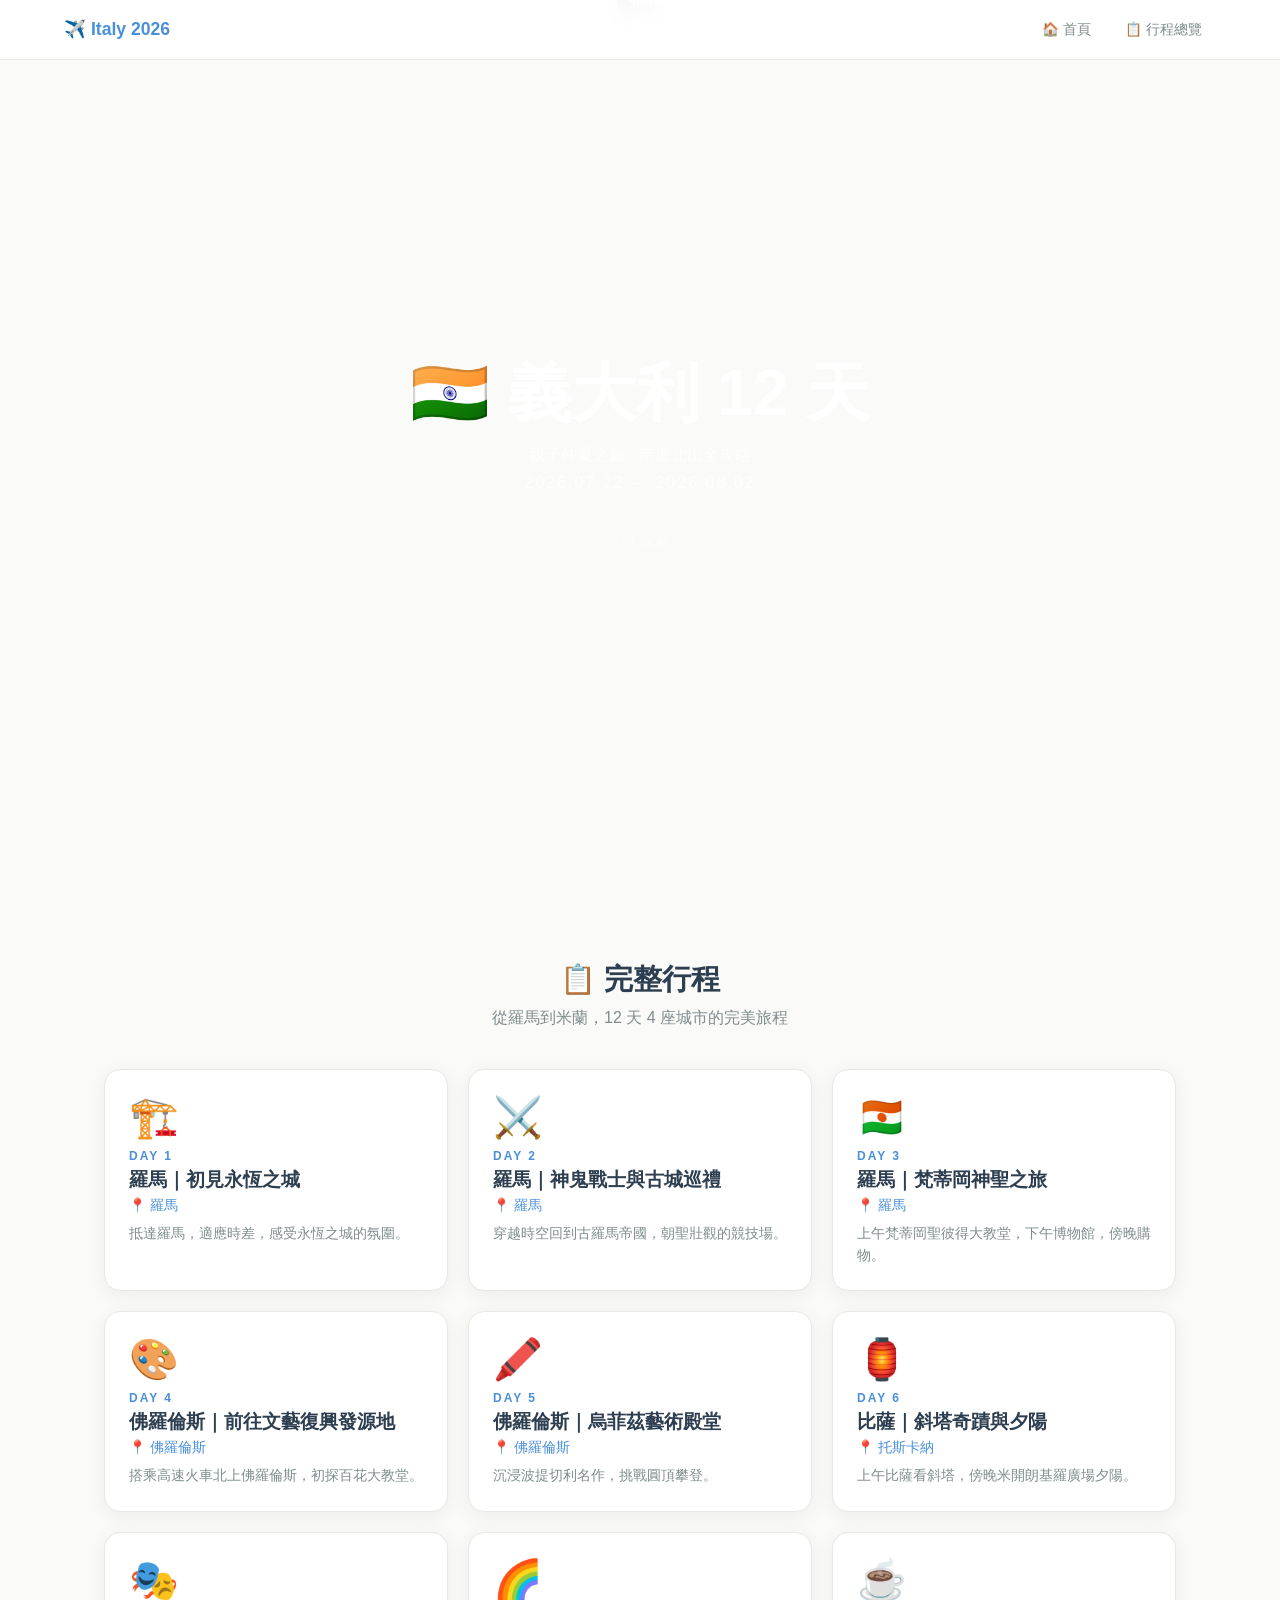
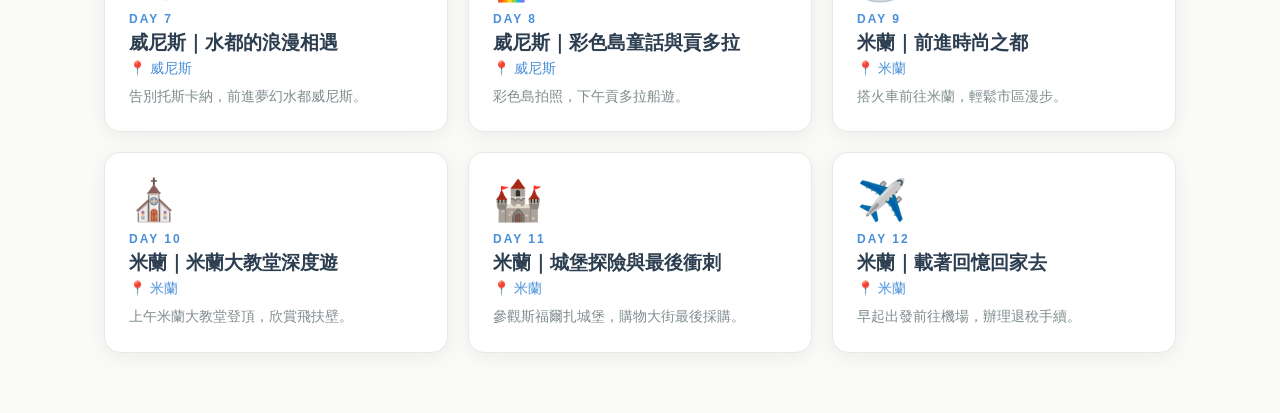
==== tools/行程網站/index.html @ d48e9054 "feat: 義大利 12 天旅遊行程網站 (RWD, 深色模式, Google Maps 嵌入)" ====
<!DOCTYPE html>
<html lang="zh-TW">
<head>
<meta charset="UTF-8">
<meta name="viewport" content="width=device-width, initial-scale=1.0">
<title>義大利 12 天行程 2026</title>
<style>
*{margin:0;padding:0;box-sizing:border-box}
body{font-family:-apple-system,BlinkMacSystemFont,'Segoe UI','Noto Sans TC',sans-serif;background:#fafaf8;color:#2c3e50}
.nav{position:fixed;top:0;left:0;right:0;height:60px;background:rgba(255,255,255,0.95);backdrop-filter:blur(10px);border-bottom:1px solid #e8e8e4;display:flex;align-items:center;justify-content:space-between;padding:0 5%;z-index:100}
.nav-logo{font-weight:700;color:#4a90d9;font-size:1.1rem}
.nav-links{display:flex;gap:6px;list-style:none}
.nav-links a{text-decoration:none;color:#7f8c8d;padding:8px 14px;border-radius:8px;font-size:0.85rem;cursor:pointer}
.nav-links a:hover{color:#4a90d9;background:#e8f4fd}
.hero{min-height:100vh;display:flex;align-items:center;justify-content:center;text-align:center;position:relative;overflow:hidden}
.hero-bg{position:absolute;inset:0}
.hero-bg img{width:100%;height:100%;object-fit:cover;filter:brightness(0.5)}
.hero-content{position:relative;z-index:1;color:#fff}
.hero-content h1{font-size:clamp(2rem,5vw,4rem);margin-bottom:8px}
.hero-content p{color:rgba(255,255,255,0.85);font-size:1rem}
.hero-scroll{margin-top:40px;color:rgba(255,255,255,0.6);cursor:pointer;font-size:0.9rem;animation:bounce 2s infinite}
@keyframes bounce{0%,100%{transform:translateY(0)}50%{transform:translateY(-8px)}}
.section{padding:60px 5%;max-width:1200px;margin:0 auto}
.section-title{font-size:1.8rem;font-weight:700;text-align:center;margin-bottom:8px}
.section-subtitle{text-align:center;color:#7f8c8d;margin-bottom:40px}
.day-grid{display:grid;grid-template-columns:repeat(auto-fill,minmax(280px,1fr));gap:20px}
.day-card{background:#fff;border-radius:16px;box-shadow:0 4px 20px rgba(0,0,0,0.06);padding:24px;cursor:pointer;transition:all 0.3s;border:1px solid #e8e8e4}
.day-card:hover{transform:translateY(-4px);box-shadow:0 8px 35px rgba(0,0,0,0.12);border-color:#4a90d9}
.day-emoji{font-size:2.5rem;margin-bottom:8px}
.day-number{font-size:0.75rem;color:#4a90d9;font-weight:600;letter-spacing:2px;margin-bottom:4px}
.day-card h3{font-size:1.2rem;font-weight:700;margin-bottom:4px}
.day-region{color:#4a90d9;font-size:0.85rem;margin-bottom:8px}
.day-desc{color:#7f8c8d;font-size:0.9rem;line-height:1.5}
.detail-wrap{display:none}.detail-wrap.show{display:block}
.detail-header{position:relative;height:45vh;min-height:300px;display:flex;align-items:flex-end;padding:30px 5%;color:#fff}
.detail-header-bg{position:absolute;inset:0}
.detail-header-bg img{width:100%;height:100%;object-fit:cover;filter:brightness(0.5)}
.detail-header-content{position:relative;z-index:1;width:100%;max-width:1000px;margin:0 auto}
.back-btn{color:rgba(255,255,255,0.8);text-decoration:none;cursor:pointer;border:none;background:none;padding:0;margin-bottom:16px;display:block;font-size:0.9rem}
.detail-header h1{font-size:clamp(1.8rem,4vw,3rem);margin-bottom:6px}
.detail-body{max-width:1000px;margin:0 auto;padding:30px 5%}
.info-card{background:#fff;border-radius:16px;box-shadow:0 4px 20px rgba(0,0,0,0.06);padding:24px;margin-bottom:24px;border:1px solid #e8e8e4}
.info-card h2{font-size:1.2rem;font-weight:700;margin-bottom:16px}
.timeline{padding-left:24px;border-left:2px solid #e8f4fd}
.timeline-item{padding:0 0 16px 20px;position:relative}
.timeline-item::before{content:'';position:absolute;left:-28px;top:4px;width:10px;height:10px;background:#4a90d9;border-radius:50%}
.timeline-item .time{font-weight:600;color:#4a90d9;font-size:0.85rem}
.timeline-item .activity{font-weight:600}
.timeline-item .note{color:#7f8c8d;font-size:0.85rem}
.transport-item{display:flex;gap:12px;padding:10px;background:#e8f4fd;border-radius:10px;margin-bottom:8px;font-size:0.9rem}
.transport-item .mode{font-weight:600;min-width:90px}
.attractions-list{margin-top:16px}
.attraction-item{margin-bottom:16px}
.attraction-item h3{font-size:1rem;color:#4a90d9;margin-bottom:4px}
.attraction-item p{color:#7f8c8d;font-size:0.9rem;line-height:1.6}
.attraction-item .tip{background:#fff9db;border-left:3px solid #f1c40f;padding:8px 12px;border-radius:0 10px 10px 0;font-size:0.85rem;color:#7f6000;margin-top:6px}
.food-grid{display:grid;grid-template-columns:repeat(auto-fill,minmax(200px,1fr));gap:12px}
.food-card{background:#e8f4fd;border-radius:10px;padding:14px}
.food-type{font-size:0.75rem;color:#4a90d9;font-weight:600;text-transform:uppercase;letter-spacing:1px}
.food-card h4{font-size:0.95rem;margin:4px 0}
.food-recommend{font-size:0.85rem;color:#7f8c8d}
.food-price{font-size:0.8rem;color:#4a90d9;font-weight:500;margin-top:4px}
.hotel-card{display:flex;gap:12px;align-items:flex-start;font-size:0.95rem}
.hotel-card h3{font-size:1rem;margin-bottom:2px}
.hotel-addr{color:#7f8c8d;font-size:0.85rem}
.hotel-note{color:#4a90d9;font-size:0.85rem;margin-top:4px}
.tips-list{list-style:none;display:flex;flex-direction:column;gap:8px}
.tips-list li{padding:8px 12px;background:#fef9e7;border-radius:10px;font-size:0.9rem}
.tips-list li::before{content:'\1F4A1 '}
.map-wrap{border-radius:12px;overflow:hidden}
.map-wrap iframe{width:100%;height:350px;border:none}
.back-top{position:fixed;bottom:24px;right:24px;width:48px;height:48px;background:#4a90d9;color:#fff;border:none;border-radius:50%;cursor:pointer;font-size:1.2rem;opacity:0;visibility:hidden;transition:all 0.3s;z-index:99;box-shadow:0 4px 15px rgba(74,144,217,0.4)}
.back-top.show{opacity:1;visibility:visible}
@media(max-width:768px){
  .day-grid{grid-template-columns:1fr}
  .food-grid{grid-template-columns:1fr}
  .map-wrap iframe{height:250px}
  .detail-header{height:30vh;min-height:200px}
}
</style>
</head>
<body>

<nav class="nav">
  <div class="nav-logo">&#9992;&#65039; Italy 2026</div>
  <ul class="nav-links">
    <li><a href="#" onclick="goHome()">&#127968; 首頁</a></li>
    <li><a href="#" onclick="goOverview()">&#128203; 行程總覽</a></li>
  </ul>
</nav>

<section class="hero" id="hero">
  <div class="hero-bg">
    <img src="https://images.unsplash.com/photo-1552832230-c0197dd311b5?w=1600" alt="Italy">
  </div>
  <div class="hero-content">
    <h1>&#127470;&#127475; 義大利 12 天</h1>
    <p>親子仲夏之旅 · 南進北出全攻略</p>
    <p style="margin-top:8px;letter-spacing:2px">2026.07.22 — 2026.08.02</p>
    <div class="hero-scroll" onclick="goOverview()">&#8595; 向下探索 &#8595;</div>
  </div>
</section>

<section class="section" id="overview">
  <h2 class="section-title">&#128203; 完整行程</h2>
  <p class="section-subtitle">從羅馬到米蘭，12 天 4 座城市的完美旅程</p>
  <div class="day-grid" id="dayGrid"></div>
</section>

<div id="detailWrap"></div>

<button class="back-top" id="topBtn" onclick="window.scrollTo({top:0,behavior:'smooth'})">&#8593;</button>

<script>
// ============ DATA ============
const D = [
{day:1,date:"2026-07-22",dw:"週三",title:"羅馬",sub:"初見永恆之城",region:"羅馬",emo:"&#127959;&#65039;",
sum:"抵達羅馬，適應時差，感受永恆之城的氛圍。",
high:["西班牙階梯早晨拍照（人潮最少）","特雷維許願池擲硬幣許願","第一杯道地 Gelato 冰淇淋"],
schedule:[
["06:25-07:45","抵達 Fiumicino 機場 &#10145; 入境領行李","預留 1.5 小時通關"],
["08:00-09:00","機場快線 &#10145; Termini &#10145; 住宿點寄放行李","Leonardo Express 直達"],
["09:00-10:00","義式早餐體驗 @ Bar del Gambero","站著喝 Cappuccino 配可頌"],
["10:00-12:00","晨間散步：西班牙階梯 & 許願池","趁沒人時盡情拍照！"],
["12:00-13:30","午餐時光","附近隨意享用輕食或 Pizza"],
["14:00-17:00","Check-in & 補眠","強烈建議睡個午覺調整時差"],
["17:00-17:30","天使與殉教者聖母教堂","參拜貝尼尼天使"],
["17:30-18:00","Gelato 時光 @ La Strega Nocciola","晚餐前的幸福甜點"],
["18:00-19:30","晚餐 @ Pastificio Guerra","簡單吃，享受羅馬夜晚氛圍"],
["20:00-20:30","超市採買 & 回飯店","買水、水果、早餐"],
["21:00 ~","休息","第一天別太晚睡"]
],
trans:[["&#9992;&#65039; 飛機","桃園機場 &#10145; 羅馬 Fiumicino 機場"],
["&#128646; 機場快線","Leonardo Express：Fiumicino &#10145; Termini，&#8364;14，32 分鐘"],
["&#128647; 地鐵","Termini 搭 Metro A 線往 Battistini，Spagna 站下車"],
["&#128694; 步行","各景點之間 5-10 分鐘路程"]],
attr:[
["西班牙階梯 Spanish Steps","羅馬最經典的電影場景。早晨 10 點前人潮最少，是最佳拍照時機。","旁邊有羅馬第一家麥當勞，Tiramisu 意外好吃！","https://images.unsplash.com/photo-1552832230-c0197dd311b5?w=600"],
["特雷維許願池 Trevi Fountain","羅馬最大最華麗的巴洛克噴泉。背對噴泉用右手向左肩後方拋硬幣。","建議走到噴泉右側角落，人比較少","https://images.unsplash.com/photo-1525874684015-58379d421a52?w=600"],
["天使與殉教者聖母教堂","收藏貝尼尼親手雕刻的天使像，免費入場的藝術寶庫。","氣氛神聖寧靜，是避開人潮的好去處","https://images.unsplash.com/photo-1577083288073-40892c0860a4?w=600"]
],
food:[["Bar del Gambero","早餐","Cappuccino + Cornetto","&#8364;3-5"],["La Strega Nocciola","Gelato","榛果與開心果口味","&#8364;3-5"],["Pastificio Guerra","晚餐","每日兩種現煮生麵","約 &#8364;5"]],
hotel:"西班牙階梯附近住宿（Spagna 站周邊）",
tips:["穿厚底好走的球鞋，羅馬石板路多","帶空水壺，街頭 Nasone 小噴泉可生飲","後背包請背前面，注意防範扒手"],
map:"https://www.google.com/maps/embed?q=Spanish+Steps+Rome+Italy"},

{day:2,date:"2026-07-23",dw:"週四",title:"羅馬",sub:"神鬼戰士與古城巡禮",region:"羅馬",emo:"&#9876;&#65039;&#65039;",
sum:"穿越時空回到古羅馬帝國，朝聖壯觀的競技場。",
high:["羅馬競技場內部參觀","萬神殿的壯麗穹頂","品嚐金杯咖啡"],
schedule:[
["08:00-09:00","早餐 @ 住宿附近","早點出發"],
["09:00-12:00","羅馬競技場 & 古羅馬廣場","建議提前預約門票"],
["12:00-13:30","午餐 @ 附近餐廳","品嚐地道義大利麵"],
["14:00-16:00","萬神殿參觀","欣賞古羅馬建築奇蹟"],
["16:00-17:00","金杯咖啡 Tazza d'Oro","羅馬最有名的咖啡店"],
["17:00-18:30","納沃納廣場漫步","欣賞四河噴泉"],
["19:00-20:30","晚餐","品嚐羅馬經典料理"]
],
trans:[["&#128694; 步行","從西班牙階梯步行至競技場約 25 分鐘"],["&#128647; 地鐵","搭 Metro B 線至 Colosseo 站"],["&#128694; 步行","競技場至萬神殿約 15 分鐘"]],
attr:[["羅馬競技場 Colosseum","古羅馬帝國最具代表性的建築。建議提前在官網預約門票。","建議購買聯票：競技場 + 古羅馬廣場 + 帕拉提諾山","https://images.unsplash.com/photo-1552832230-c0197dd311b5?w=600"],["萬神殿 Pantheon","保存最完整的古羅馬建築，混凝土穹頂至今仍是世界最大。","免費入場，建議下午前往光線最美","https://images.unsplash.com/photo-1577083288073-40892c0860a4?w=600"]],
food:[["Tazza d'Oro","咖啡","Granita al Caffè 咖啡冰沙","&#8364;3-5"],["Da Enrico al 29","午餐","Carbonara 義大利麵","&#8364;12-18"]],
hotel:"西班牙階梯附近住宿（續住）",
tips:["競技場門票務必提前預約","注意防曬，七月羅馬非常炎熱","隨身帶水壺補充水分"],
map:"https://www.google.com/maps/embed?q=Colosseum+Rome+Italy"},

{day:3,date:"2026-07-24",dw:"週五",title:"羅馬",sub:"梵蒂岡神聖之旅",region:"羅馬",emo:"&#127475;&#127466;",
sum:"上午梵蒂岡聖彼得大教堂，下午博物館，傍晚購物。",
high:["聖彼得大教堂登頂俯瞰梵蒂岡","梵蒂岡博物館西斯汀禮拜堂","西班牙廣場購物區漫遊"],
schedule:[
["07:30-08:00","早餐","早點出發避開人潮"],
["08:00-10:30","聖彼得大教堂","登頂看梵蒂岡全景"],
["10:30-11:00","聖彼得廣場","感受梵蒂岡的莊嚴"],
["11:00-12:30","午餐 @ 梵蒂岡附近","品嚐在地美食"],
["14:00-16:30","梵蒂岡博物館","欣賞西斯汀禮拜堂創世紀"],
["17:00-19:00","西班牙廣場購物區","漫步名牌大街"],
["19:30-21:00","晚餐","羅馬最後一頓豐盛晚餐"]
],
trans:[["&#128647; 地鐵","Spagna 站搭 Metro A 線至 Ottaviano 站"],["&#128694; 步行","聖彼得大教堂至博物館步行約 10 分鐘"]],
attr:[["聖彼得大教堂 St. Peter's Basilica","世界上最大的教堂，天主教會的中心。","早上 8 點前到可避開排隊人潮","https://images.unsplash.com/photo-1577083288073-40892c0860a4?w=600"],["梵蒂岡博物館 Vatican Museums","收藏教宗歷代累積的藝術珍品。","門票需提前預約","https://images.unsplash.com/photo-1577083288073-40892c0860a4?w=600"]],
food:[["Bonci Pizzarium","午餐","Pizza al taglio 秤重披薩","&#8364;5-10"],["Old Bridge Gelateria","Gelato","各式口味 Gelato","&#8364;3-5"]],
hotel:"西班牙階梯附近住宿（最後一晚）",
tips:["進聖彼得大教堂需安檢，不可穿短褲背心","梵蒂岡博物館很大，建議規劃路線"],
map:"https://www.google.com/maps/embed?q=St+Peter+Basilica+Vatican"},

{day:4,date:"2026-07-25",dw:"週六",title:"佛羅倫斯",sub:"前往文藝復興發源地",region:"佛羅倫斯",emo:"&#127912;",
sum:"搭乘高速火車北上佛羅倫斯，初探百花大教堂。",
high:["義大利高鐵 Italo 初體驗","百花大教堂外觀震撼","老橋日落漫步"],
schedule:[
["08:00-09:00","早餐 & Check-out","整理行李"],
["09:30-11:00","高速火車：羅馬 &#10145; 佛羅倫斯","Italo / Frecciarossa"],
["11:00-11:30","抵達 Firenze S.M.N. 車站","步行至住宿點寄放行李"],
["11:30-13:00","午餐 @ 中央市場","品嚐佛羅倫斯牛肚包"],
["13:00-15:00","百花大教堂外觀 & 喬托鐘樓","洗禮堂金門必看"],
["17:00-19:00","老橋漫步 & 亞諾河畔","欣賞日落美景"],
["19:30-21:00","晚餐 @ 在地 trattoria","品嚐佛羅倫斯牛排"]
],
trans:[["&#128646; 高速火車","Roma Termini &#10145; Firenze S.M.N.，約 1.5 小時"],["&#128694; 步行","佛羅倫斯市區景點皆可步行"]],
attr:[["聖母百花大教堂 Duomo","佛羅倫斯地標，世界最大的磚造穹頂。外牆三色大理石拼成。","外觀免費，登頂需購票","https://images.unsplash.com/photo-1543429257-3eb0b65d6c48?w=600"],["老橋 Ponte Vecchio","佛羅倫斯最古老的橋樑，橋上珠寶店與藝廊。","傍晚最浪漫，欣賞亞諾河日落","https://images.unsplash.com/photo-1543429257-3eb0b65d6c48?w=600"]],
food:[["Nerbone","午餐","牛肚包 Panino con Lampredotto","&#8364;5-8"],["Trattoria ZaZa","晚餐","佛羅倫斯牛排","&#8364;25-35"]],
hotel:"佛羅倫斯 SMN 車站附近（步行 10 分鐘）",
tips:["義大利高鐵建議提前上網購票","佛羅倫斯石板路多，行李箱輪子要夠耐用","牛肚包是佛羅倫斯必吃街頭美食"],
map:"https://www.google.com/maps/embed?q=Duomo+Florence+Italy"},

{day:5,date:"2026-07-26",dw:"週日",title:"佛羅倫斯",sub:"烏菲茲藝術殿堂",region:"佛羅倫斯",emo:"&#128397;&#65039;",
sum:"沉浸波提切利名作，挑戰圓頂攀登。",
high:["烏菲茲美術館《維納斯的誕生》","百花大教堂圓頂攀登 463 階","老橋夕陽美景"],
schedule:[
["08:00-09:00","早餐","吃得飽飽的準備爬圓頂"],
["09:00-12:00","烏菲茲美術館","建議提前預約門票"],
["12:00-13:30","午餐","美術館附近餐廳"],
["13:30-15:00","百花大教堂圓頂攀登","463 階，俯瞰佛羅倫斯"],
["15:00-17:00","學院美術館（大衛像）","可選，或自由逛街"],
["17:00-18:30","老橋夕陽","漫步亞諾河畔"],
["19:00-20:30","晚餐","佛羅倫斯經典料理"]
],
trans:[["&#128694; 步行","全部景點步行可達"]],
attr:[["烏菲茲美術館 Uffizi Gallery","世界最重要的美術館之一，收藏波提切利《維納斯的誕生》。","務必提前預約門票","https://images.unsplash.com/photo-1543429257-3eb0b65d6c48?w=600"],["百花大教堂圓頂 Brunelleschi's Dome","布魯內萊斯基設計的傳奇圓頂，攀登 463 階。","階梯狹窄陡峭，有懼高症請考慮","https://images.unsplash.com/photo-1543429257-3eb0b65d6c48?w=600"]],
food:[["All'Antico Vinaio","午餐","Schiacciata 義大利三明治","&#8364;8-12"],["Gelateria dei Neri","Gelato","各式手工冰淇淋","&#8364;3-5"]],
hotel:"佛羅倫斯 SMN 車站附近（續住）",
tips:["烏菲茲門票需提前 1-2 週預約","爬圓頂穿輕便衣物與好走的鞋","佛羅倫斯皮件市集可逛逛"],
map:"https://www.google.com/maps/embed?q=Uffizi+Gallery+Florence+Italy"},

{day:6,date:"2026-07-27",dw:"週一",title:"比薩",sub:"斜塔奇蹟與夕陽",region:"托斯卡納",emo:"&#127982;",
sum:"上午比薩看斜塔，傍晚米開朗基羅廣場夕陽。",
high:["比薩斜塔經典合影","奇蹟廣場三大建築","米開朗基羅廣場俯瞰佛羅倫斯"],
schedule:[
["07:00-08:00","早餐","早點出發"],
["08:00-09:00","火車：佛羅倫斯 &#10145; 比薩","約 1 小時"],
["09:00-12:00","比薩斜塔 & 奇蹟廣場","拍照、參觀"],
["12:00-13:00","午餐 @ 比薩","當地美食"],
["13:00-14:00","火車：比薩 &#10145; 佛羅倫斯",""],
["14:00-16:00","中央市場美食探索","二樓美食廣場"],
["17:00-19:00","米開朗基羅廣場夕陽","俯瞰佛羅倫斯全景"],
["19:30-21:00","晚餐",""]
],
trans:[["&#128646; 區域火車","Firenze S.M.N. &#10145; Pisa Centrale，約 1 小時"],["&#128694; 步行","比薩車站步行至斜塔約 20 分鐘"]],
attr:[["比薩斜塔 Leaning Tower of Pisa","世界聞名的建築奇蹟，因地基不均勻傾斜。","經典拍照姿勢是「推塔」！","https://images.unsplash.com/photo-1552832230-c0197dd311b5?w=600"],["米開朗基羅廣場 Piazzale Michelangelo","俯瞰佛羅倫斯全景最佳地點，夕陽時分景色無敵。","傍晚前往，帶瓶酒坐在階梯上等日落","https://images.unsplash.com/photo-1543429257-3eb0b65d6c48?w=600"]],
food:[["Mercato Centrale 二樓","美食廣場","各種托斯卡納美食","&#8364;8-15"],["La Prosciutteria","晚餐","托斯卡納火腿拼盤","&#8364;10-18"]],
hotel:"佛羅倫斯 SMN 車站附近（續住）",
tips:["比薩斜塔登塔需預約且限制人數","佛羅倫斯到比薩區域火車班次頻繁","米開朗基羅廣場可搭 12 路公車"],
map:"https://www.google.com/maps/embed?q=Leaning+Tower+of+Pisa+Italy"},

{day:7,date:"2026-07-28",dw:"週二",title:"威尼斯",sub:"水都的浪漫相遇",region:"威尼斯",emo:"&#127917;",
sum:"告別托斯卡納，前進夢幻水都威尼斯。",
high:["威尼斯本島第一印象","聖馬可廣場與大教堂","嘆息橋夜景漫步"],
schedule:[
["07:00-08:00","早餐 & Check-out",""],
["08:00-10:00","高速火車：佛羅倫斯 &#10145; 威尼斯","約 2 小時"],
["10:00-10:30","抵達 Venezia S. Lucia","出站即是大運河"],
["10:30-11:00","水上巴士 &#10145; 住宿點","寄放行李"],
["11:00-12:30","聖馬可廣場 & 大教堂","感受水都風情"],
["12:30-14:00","午餐","威尼斯海鮮料理"],
["17:00-19:00","嘆息橋 & 運河漫步","傍晚光線最美"],
["19:30-21:00","晚餐 @ 運河邊餐廳","浪漫水都晚餐"]
],
trans:[["&#128646; 高速火車","Firenze S.M.N. &#10145; Venezia S. Lucia，約 2 小時"],["&#128674; 水上巴士","威尼斯主要公共交通工具"],["&#128694; 步行","本島各景點步行可達"]],
attr:[["聖馬可廣場 Piazza San Marco","拿破崙譽為「歐洲最美客廳」。廣場上有聖馬可大教堂、鐘樓。","早上與傍晚人潮較少","https://images.unsplash.com/photo-1525874684015-58379d421a52?w=600"],["嘆息橋 Bridge of Sighs","連接總督府與監獄的封閉橋樑。","傍晚夕陽時分拍照最佳","https://images.unsplash.com/photo-1525874684015-58379d421a52?w=600"]],
food:[["Trattoria Al Gazzettino","晚餐","墨魚麵 Spaghetti al Nero di Seppia","&#8364;15-25"],["Caffe Florian","咖啡","聖馬可廣場百年咖啡館","&#8364;10-15"]],
hotel:"威尼斯本島住宿（聖馬可廣場步行 10 分）",
tips:["威尼斯本島全靠步行與船","水上巴士可買 24/48/72 小時券","注意潮汐，聖馬可廣場可能會淹水"],
map:"https://www.google.com/maps/embed?q=St+Mark+Square+Venice+Italy"},

{day:8,date:"2026-07-29",dw:"週三",title:"威尼斯",sub:"彩色島童話與貢多拉",region:"威尼斯",emo:"&#127752;",
sum:"彩色島拍照，下午貢多拉船遊。",
high:["Burano 彩色房屋拍照","貢多拉船遊大運河","里亞爾托橋黃昏市場"],
schedule:[
["07:30-08:30","早餐",""],
["08:30-09:30","水上巴士前往彩色島","約 40 分鐘"],
["09:30-12:00","彩色島 Burano 漫步","拍照、逛小店"],
["12:00-13:00","午餐 @ 彩色島","海鮮料理"],
["13:00-14:00","水上巴士回本島",""],
["14:00-16:00","貢多拉船遊","體驗威尼斯傳統交通"],
["16:00-18:00","里亞爾托橋 & 市場","逛街購物"],
["19:00-20:30","晚餐",""]
],
trans:[["&#128674; 水上巴士","威尼斯 &#10145; Burano（彩色島），約 40 分鐘"],["&#128675; 貢多拉","傳統手划船，建議下午或傍晚搭乘"]],
attr:[["彩色島 Burano","以色彩繽紛的漁夫房屋聞名的小島。每年重新粉刷形成彩虹景觀。","建議早上前往，光線最佳","https://images.unsplash.com/photo-1525874684015-58379d421a52?w=600"],["貢多拉船遊 Gondola Ride","威尼斯最具代表性的交通工具。","建議傍晚搭乘，光線柔和","https://images.unsplash.com/photo-1525874684015-58379d421a52?w=600"]],
food:[["Trattoria da Romano","午餐","海鮮燉飯","&#8364;15-25"],["Osteria alle Testiere","晚餐","威尼斯式海鮮拼盤","&#8364;25-35"]],
hotel:"威尼斯本島住宿（續住）",
tips:["彩色島建議早去早回","貢多拉公定價約 &#8364;80/30 分鐘","里亞爾托市場買新鮮食材與紀念品"],
map:"https://www.google.com/maps/embed?q=Burano+Venice+Italy"},

{day:9,date:"2026-07-30",dw:"週四",title:"米蘭",sub:"前進時尚之都",region:"米蘭",emo:"&#9749;",
sum:"搭火車前往米蘭，輕鬆市區漫步。",
high:["艾曼紐二世拱廊精美建築","星巴克臻選烘焙工坊","米蘭購物街區初探"],
schedule:[
["07:30-08:30","早餐 & Check-out",""],
["08:30-10:30","高速火車：威尼斯 &#10145; 米蘭","約 2 小時"],
["10:30-11:00","抵達 Milano Centrale","步行或地鐵至住宿"],
["11:30-13:00","艾曼紐二世拱廊","欣賞華麗建築與逛街"],
["13:00-14:30","午餐",""],
["14:30-16:00","星巴克臻選烘焙工坊","全球第三家 Reserve Roastery"],
["18:00-20:00","晚間散步 & 晚餐","米蘭夜生活初體驗"]
],
trans:[["&#128646; 高速火車","Venezia S. Lucia &#10145; Milano Centrale，約 2 小時"],["&#128647; 地鐵","Centrale 可搭 M2/M3 線至大教堂區"],["&#128694; 步行","米蘭市中心步行可達"]],
attr:[["艾曼紐二世拱廊 Galleria","義大利最古老的購物拱廊，玻璃穹頂與馬賽克地板。","踩公牛睪丸旋轉會帶來好運","https://images.unsplash.com/photo-1552832230-c0197dd311b5?w=600"],["星巴克臻選烘焙工坊","全球僅六家旗艦級星巴克。","推薦限定版咖啡調酒","https://images.unsplash.com/photo-1552832230-c0197dd311b5?w=600"]],
food:[["Luini","輕食","Panzerotti 義大利炸餃","&#8364;4-6"],["Spontini","Pizza","厚片米蘭式 Pizza","&#8364;6-10"]],
hotel:"米蘭中央車站附近（步行 10 分鐘）",
tips:["米蘭大教堂區扒手較多，注意財物","艾曼紐拱廊地板馬賽克是拍照重點","Luini Panzerotti 排隊名店"],
map:"https://www.google.com/maps/embed?q=Galleria+Vittorio+Emanuele+II+Milan+Italy"},

{day:10,date:"2026-07-31",dw:"週五",title:"米蘭",sub:"米蘭大教堂深度遊",region:"米蘭",emo:"&#9962;",
sum:"上午米蘭大教堂登頂，欣賞飛扶壁。",
high:["米蘭大教堂屋頂平台漫步","飛扶壁與尖塔近距離觀賞","大教堂內部彩繪玻璃窗"],
schedule:[
["08:00-09:00","早餐",""],
["10:00-12:00","米蘭大教堂登頂","步行登頂，欣賞飛扶壁"],
["12:00-13:00","大教堂內部參觀","彩繪玻璃與地下遺蹟"],
["13:00-14:30","午餐",""],
["14:30-17:00","自由活動","逛街、博物館或咖啡時光"],
["17:00-19:00","米蘭最後漫步","採購紀念品"],
["19:30-21:00","告別晚餐","米蘭最後一頓"]
],
trans:[["&#128647; 地鐵","Duomo 站（M1/M3 線交會）"],["&#128694; 步行","米蘭市中心步行"]],
attr:[["米蘭大教堂 Duomo di Milano","世界最大的哥德式教堂之一，135 座尖塔與超過 3000 座雕像。","建議購買電梯登頂票節省體力","https://images.unsplash.com/photo-1552832230-c0197dd311b5?w=600"]],
food:[["Piz","午餐","米蘭式燉飯 Risotto alla Milanese","&#8364;12-18"],["Cioccolatitaliani","甜點","手工巧克力 & Gelato","&#8364;4-8"]],
hotel:"米蘭中央車站附近（續住）",
tips:["登頂建議電梯方案（步行很陡）","進教堂不可穿短褲露肩","屋頂平台風大注意保暖"],
map:"https://www.google.com/maps/embed?q=Duomo+di+Milano+Italy"},

{day:11,date:"2026-08-01",dw:"週六",title:"米蘭",sub:"城堡探險與最後衝刺",region:"米蘭",emo:"&#127984;",
sum:"參觀斯福爾扎城堡，購物大街最後採購。",
high:["斯福爾扎城堡博物館","米開朗基羅最後的雕塑","Corso Buenos Aires 購物"],
schedule:[["08:00-09:00","悠閒早餐",""],["09:00-12:00","斯福爾扎城堡參觀","城堡博物館與庭園"],["12:00-13:30","午餐",""],["13:30-17:00","Corso Buenos Aires 購物","米蘭最長購物街"],["17:00-19:00","整理行李",""],["19:00-21:00","最後晚餐","告別義大利"]],
trans:[["&#128647; 地鐵","Cairoli Castello 站（M1）或 Lanza 站（M2）"],["&#128647; 地鐵","Corso Buenos Aires 搭 M1 至 Porta Venezia"]],
attr:[["斯福爾扎城堡 Castello Sforzesco","米蘭最大的城堡，收藏米開朗基羅最後雕塑《聖母憐子》。","城堡後方森皮奧內公園適合散步","https://images.unsplash.com/photo-1552832230-c0197dd311b5?w=600"]],
food:[["Ratanà","晚餐","米蘭經典料理","&#8364;20-30"],["Pavé","早午餐","可頌與咖啡","&#8364;5-10"]],
hotel:"米蘭中央車站附近（最後一晚）",
tips:["城堡免費入場，博物館需購票","記得退稅單據要整理好","超市可買些義大利食材帶回台灣"],
map:"https://www.google.com/maps/embed?q=Sforza+Castle+Milan+Italy"},

{day:12,date:"2026-08-02",dw:"週日",title:"米蘭",sub:"載著回憶回家去",region:"米蘭",emo:"&#9992;&#65039;",
sum:"早起出發前往機場，辦理退稅手續。",
high:["Malpensa 機場退稅","免稅店最後採購","帶著 12 天滿滿回憶回家"],
schedule:[["05:00-05:30","起床 & 最後檢查","確認護照、機票"],["05:30-06:00","前往 Milano Centrale",""],["06:00-07:00","Malpensa Express 往機場","約 50 分鐘"],["07:00-08:00","Check-in & 托運行李",""],["08:00-09:00","退稅手續","保留退稅單據"],["09:00-10:00","免稅店最後採購",""],["10:00 ~","登機回台灣","Buon Viaggio！"]],
trans:[["&#128646; Malpensa Express","Milano Centrale &#10145; Malpensa Airport，50 分鐘，&#8364;13"],["&#9992;&#65039; 飛機","米蘭 Malpensa &#10145; 桃園機場"]],
attr:[["米蘭 Malpensa 機場","米蘭主要國際機場。退稅分托運退稅與手提退稅。","退稅單據需在 check-in 前給海關蓋章","https://images.unsplash.com/photo-1552832230-c0197dd311b5?w=600"]],
food:[["機場免稅區","最後採購","義大利紅酒、橄欖油、巧克力","視預算"]],
hotel:"回到溫暖的家（台灣）",
tips:["退稅商品需隨身備查","Malpensa Express 早班車票建議先買","保留退稅單據影本"],
map:"https://www.google.com/maps/embed?q=Malpensa+Airport+Milan+Italy"}
];

// ============ RENDER ============
const grid = document.getElementById('dayGrid');
const wrap = document.getElementById('detailWrap');

D.forEach(d => {
  const card = document.createElement('div');
  card.className = 'day-card';
  card.innerHTML = '<div class="day-emoji">'+d.emo+'</div><div class="day-number">DAY '+d.day+'</div><h3>'+d.title+'｜'+d.sub+'</h3><div class="day-region">📍 '+d.region+'</div><div class="day-desc">'+d.sum+'</div>';
  card.onclick = function(){showDay(d.day)};
  grid.appendChild(card);

  // build images for attr
  var imgs = '';
  d.attr.forEach(function(a,i){
    imgs += '<img class="cimg'+(i===0?' on':'')+'" src="'+a[3]+'" data-i="'+i+'" style="display:'+(i===0?'block':'none')+';width:100%;height:280px;object-fit:cover;border-radius:10px">';
  });
  var btns = d.attr.length>1 ? '<button class="cbp" onclick="cmove('+d.day+',-1)">&#139;</button><button class="cbn" onclick="cmove('+d.day+',1)">&#155;</button>' : '';
  var carousel = '<div style="position:relative;margin-bottom:16px">'+imgs+btns+'</div>';

  var attrHTML = '';
  d.attr.forEach(function(a){
    attrHTML += '<div class="attraction-item"><h3>&#128205; '+a[0]+'</h3><p>'+a[1]+'</p>'+(a[2]?'<div class="tip">&#128161; '+a[2]+'</div>':'')+'</div>';
  });

  var foodHTML = '';
  d.food.forEach(function(f){
    foodHTML += '<div class="food-card"><div class="food-type">'+f[1]+'</div><h4>'+f[0]+'</h4><div class="food-recommend">&#128077; '+f[2]+'</div><div class="food-price">💰 '+f[3]+'</div></div>';
  });

  var schedHTML = '';
  d.schedule.forEach(function(s){
    schedHTML += '<div class="timeline-item"><div class="time">'+s[0]+'</div><div class="activity">'+s[1]+'</div>'+(s[2]?'<div class="note">'+s[2]+'</div>':'')+'</div>';
  });

  var transHTML = '';
  d.trans.forEach(function(t){
    transHTML += '<div class="transport-item"><span class="mode">'+t[0]+'</span><span>'+t[1]+'</span></div>';
  });

  var tipsHTML = '';
  d.tips.forEach(function(t){
    tipsHTML += '<li>'+t+'</li>';
  });

  var highlights = '';
  d.high.forEach(function(h){
    highlights += '<li style="margin-bottom:6px">'+h+'</li>';
  });

  var detailDiv = document.createElement('div');
  detailDiv.className = 'detail-wrap';
  detailDiv.id = 'd'+d.day;
  detailDiv.innerHTML = '<div class="detail-header"><div class="detail-header-bg"><img src="'+d.attr[0][3]+'"></div><div class="detail-header-content"><button class="back-btn" onclick="backOverview()">&#8592; 回到行程總覽</button><h1>Day '+d.day+' &#183; '+d.title+'</h1><div class="detail-date">📅 '+d.date+' ('+d.dw+') '+d.emo+'</div></div></div><div class="detail-body"><div class="info-card"><h2>&#127775; 今日重點</h2><ul style="padding-left:20px">'+highlights+'</ul></div><div class="info-card"><h2>&#9200; 行程時間表</h2><div class="timeline">'+schedHTML+'</div></div><div class="info-card"><h2>&#128652; 交通資訊</h2>'+transHTML+'</div><div class="info-card"><h2>&#127963;&#65039; 景點介紹</h2>'+carousel+attrHTML+'</div><div class="info-card"><h2>&#127837; 美食推薦</h2><div class="food-grid">'+foodHTML+'</div></div><div class="info-card"><h2>&#127968; 住宿資訊</h2><div class="hotel-card"><div style="font-size:1.8rem">&#127968;</div><div><h3>'+d.hotel+'</h3></div></div></div><div class="info-card"><h2>&#128161; 注意事項</h2><ul class="tips-list">'+tipsHTML+'</ul></div><div class="info-card"><h2>&#128506; 地圖</h2><div class="map-wrap"><iframe src="'+d.map+'" loading="lazy" allowfullscreen></iframe></div></div></div>';
  wrap.appendChild(detailDiv);
});

function showDay(n){
  document.querySelectorAll('.detail-wrap').forEach(function(e){e.classList.remove('show')});
  var el = document.getElementById('d'+n);
  if(el){el.classList.add('show');setTimeout(function(){el.scrollIntoView({behavior:'smooth'})},50)}
}

function backOverview(){
  document.querySelectorAll('.detail-wrap').forEach(function(e){e.classList.remove('show')});
  document.getElementById('overview').scrollIntoView({behavior:'smooth'});
}

function goHome(){
  document.querySelectorAll('.detail-wrap').forEach(function(e){e.classList.remove('show')});
  window.scrollTo({top:0,behavior:'smooth'});
}

function goOverview(){
  document.querySelectorAll('.detail-wrap').forEach(function(e){e.classList.remove('show')});
  document.getElementById('overview').scrollIntoView({behavior:'smooth'});
}

function cmove(n,dir){
  var wrap = document.getElementById('d'+n);
  var imgs = wrap.querySelectorAll('.cimg');
  var cur = wrap.querySelector('.cimg.on');
  var idx = parseInt(cur.getAttribute('data-i'));
  cur.classList.remove('on');
  cur.style.display = 'none';
  var next = (idx + dir + imgs.length) % imgs.length;
  imgs[next].classList.add('on');
  imgs[next].style.display = 'block';
}

// back to top
window.addEventListener('scroll',function(){
  var btn = document.getElementById('topBtn');
  if(window.scrollY>300)btn.classList.add('show');else btn.classList.remove('show');
});
</script>
</body>
</html>
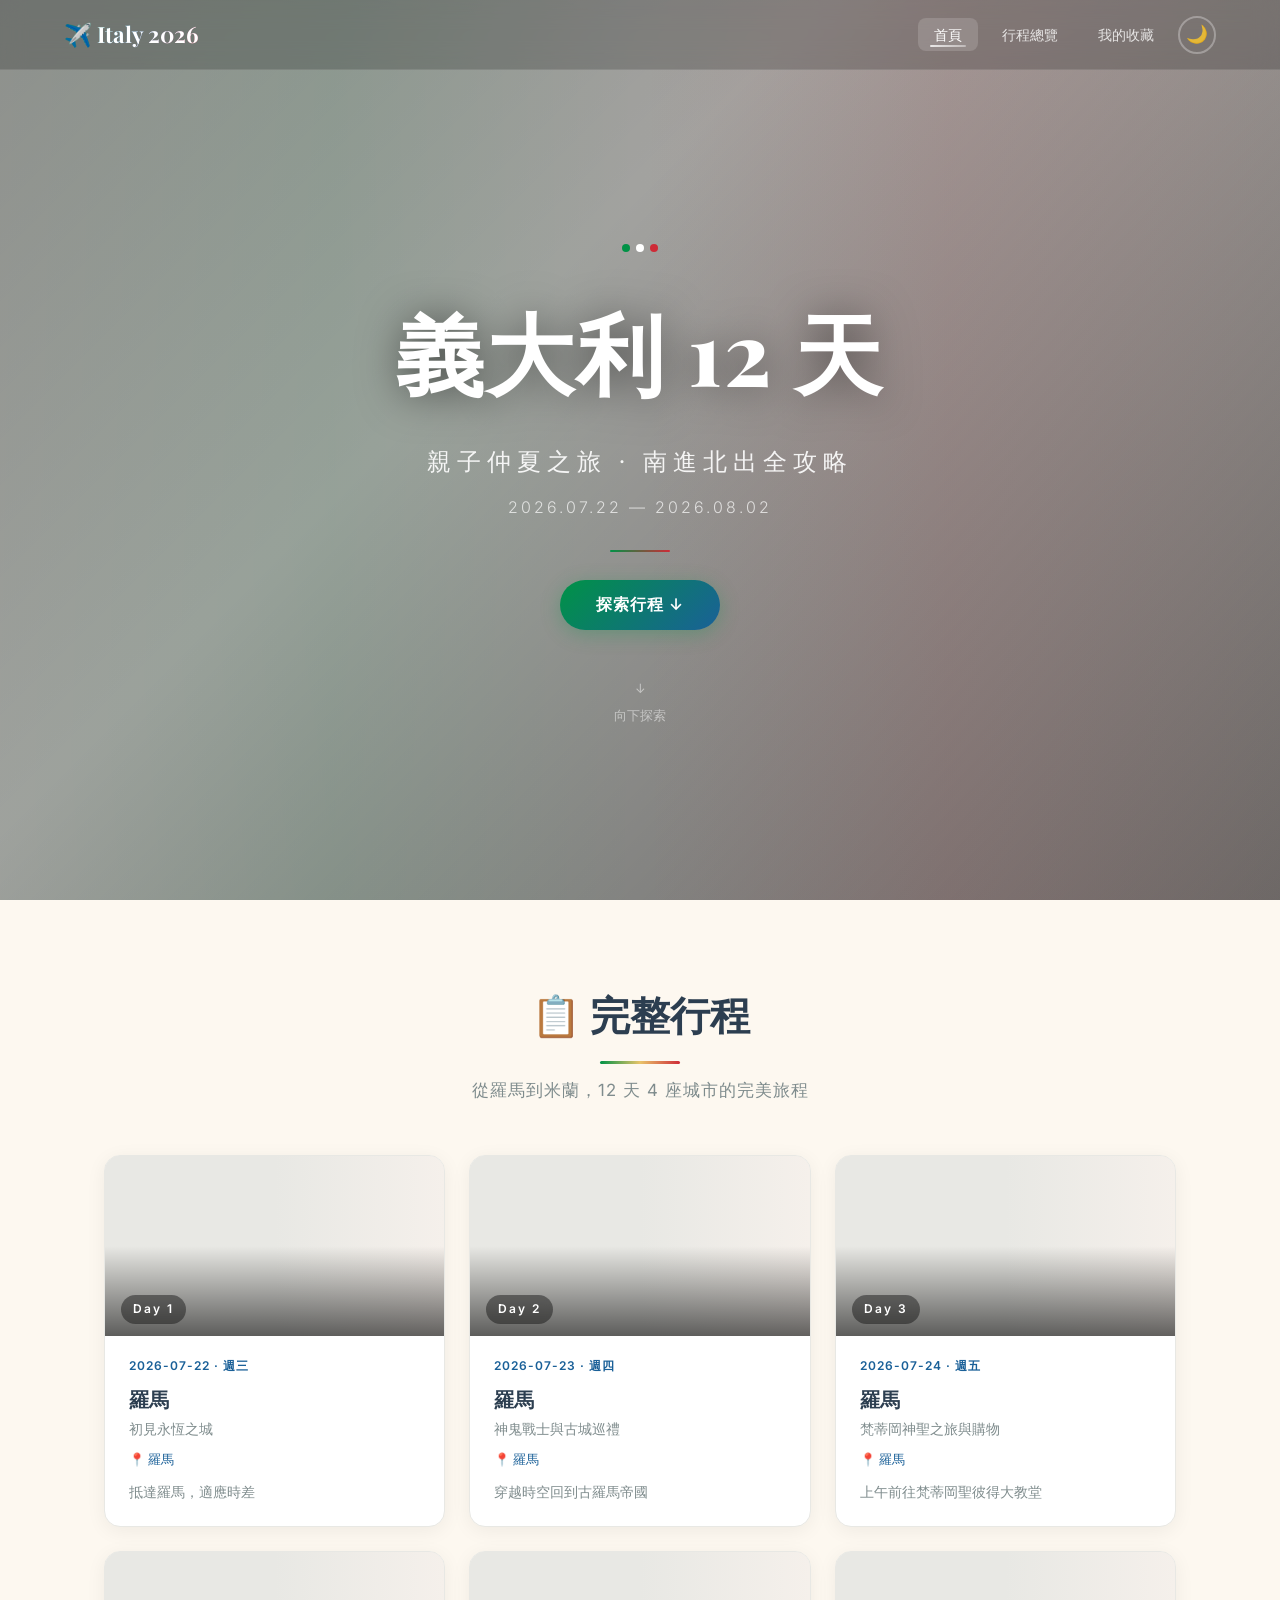
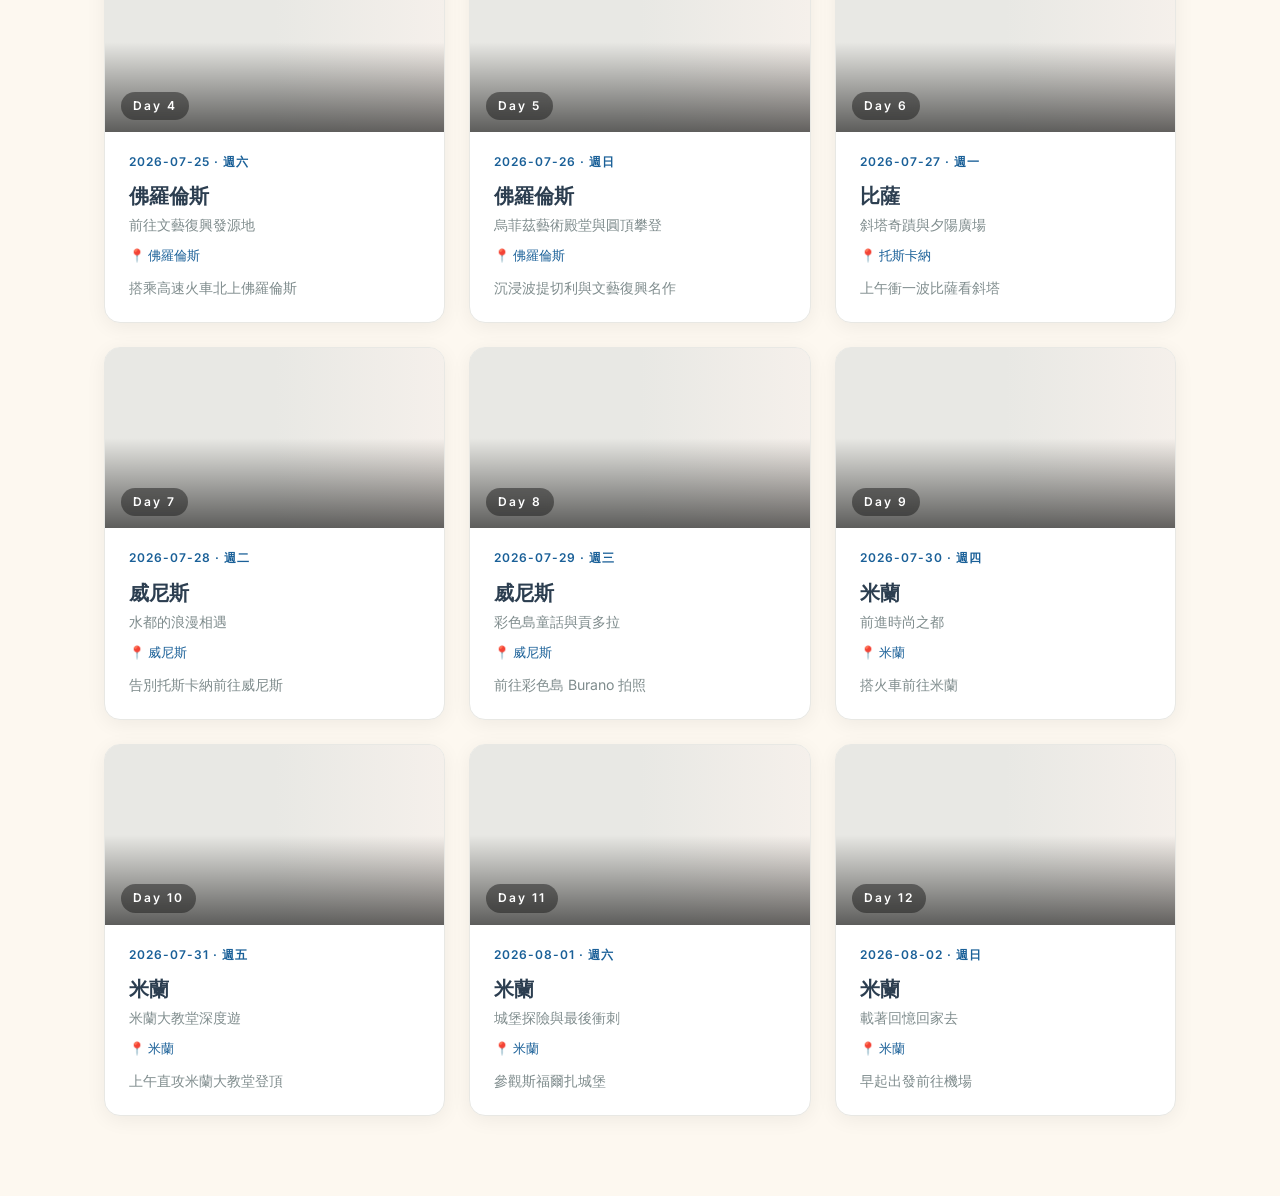
==== commit 89566cd4: "feat: P0-P3 UI 優化 + 22 處景點圖片修正 - P0: data.js 結構修復、index.html 瘦身、CSS 變數系統 - P1: Hero parallax/entranc" ====
--- a/tools/行程網站/index.html
+++ b/tools/行程網站/index.html
@@ -1,440 +1,43 @@
 <!DOCTYPE html>
-<html lang="zh-TW">
+<html lang="zh-TW" data-theme="light">
 <head>
 <meta charset="UTF-8">
 <meta name="viewport" content="width=device-width, initial-scale=1.0">
-<title>義大利 12 天行程 2026</title>
-<style>
-*{margin:0;padding:0;box-sizing:border-box}
-body{font-family:-apple-system,BlinkMacSystemFont,'Segoe UI','Noto Sans TC',sans-serif;background:#fafaf8;color:#2c3e50}
-.nav{position:fixed;top:0;left:0;right:0;height:60px;background:rgba(255,255,255,0.95);backdrop-filter:blur(10px);border-bottom:1px solid #e8e8e4;display:flex;align-items:center;justify-content:space-between;padding:0 5%;z-index:100}
-.nav-logo{font-weight:700;color:#4a90d9;font-size:1.1rem}
-.nav-links{display:flex;gap:6px;list-style:none}
-.nav-links a{text-decoration:none;color:#7f8c8d;padding:8px 14px;border-radius:8px;font-size:0.85rem;cursor:pointer}
-.nav-links a:hover{color:#4a90d9;background:#e8f4fd}
-.hero{min-height:100vh;display:flex;align-items:center;justify-content:center;text-align:center;position:relative;overflow:hidden}
-.hero-bg{position:absolute;inset:0}
-.hero-bg img{width:100%;height:100%;object-fit:cover;filter:brightness(0.5)}
-.hero-content{position:relative;z-index:1;color:#fff}
-.hero-content h1{font-size:clamp(2rem,5vw,4rem);margin-bottom:8px}
-.hero-content p{color:rgba(255,255,255,0.85);font-size:1rem}
-.hero-scroll{margin-top:40px;color:rgba(255,255,255,0.6);cursor:pointer;font-size:0.9rem;animation:bounce 2s infinite}
-@keyframes bounce{0%,100%{transform:translateY(0)}50%{transform:translateY(-8px)}}
-.section{padding:60px 5%;max-width:1200px;margin:0 auto}
-.section-title{font-size:1.8rem;font-weight:700;text-align:center;margin-bottom:8px}
-.section-subtitle{text-align:center;color:#7f8c8d;margin-bottom:40px}
-.day-grid{display:grid;grid-template-columns:repeat(auto-fill,minmax(280px,1fr));gap:20px}
-.day-card{background:#fff;border-radius:16px;box-shadow:0 4px 20px rgba(0,0,0,0.06);padding:24px;cursor:pointer;transition:all 0.3s;border:1px solid #e8e8e4}
-.day-card:hover{transform:translateY(-4px);box-shadow:0 8px 35px rgba(0,0,0,0.12);border-color:#4a90d9}
-.day-emoji{font-size:2.5rem;margin-bottom:8px}
-.day-number{font-size:0.75rem;color:#4a90d9;font-weight:600;letter-spacing:2px;margin-bottom:4px}
-.day-card h3{font-size:1.2rem;font-weight:700;margin-bottom:4px}
-.day-region{color:#4a90d9;font-size:0.85rem;margin-bottom:8px}
-.day-desc{color:#7f8c8d;font-size:0.9rem;line-height:1.5}
-.detail-wrap{display:none}.detail-wrap.show{display:block}
-.detail-header{position:relative;height:45vh;min-height:300px;display:flex;align-items:flex-end;padding:30px 5%;color:#fff}
-.detail-header-bg{position:absolute;inset:0}
-.detail-header-bg img{width:100%;height:100%;object-fit:cover;filter:brightness(0.5)}
-.detail-header-content{position:relative;z-index:1;width:100%;max-width:1000px;margin:0 auto}
-.back-btn{color:rgba(255,255,255,0.8);text-decoration:none;cursor:pointer;border:none;background:none;padding:0;margin-bottom:16px;display:block;font-size:0.9rem}
-.detail-header h1{font-size:clamp(1.8rem,4vw,3rem);margin-bottom:6px}
-.detail-body{max-width:1000px;margin:0 auto;padding:30px 5%}
-.info-card{background:#fff;border-radius:16px;box-shadow:0 4px 20px rgba(0,0,0,0.06);padding:24px;margin-bottom:24px;border:1px solid #e8e8e4}
-.info-card h2{font-size:1.2rem;font-weight:700;margin-bottom:16px}
-.timeline{padding-left:24px;border-left:2px solid #e8f4fd}
-.timeline-item{padding:0 0 16px 20px;position:relative}
-.timeline-item::before{content:'';position:absolute;left:-28px;top:4px;width:10px;height:10px;background:#4a90d9;border-radius:50%}
-.timeline-item .time{font-weight:600;color:#4a90d9;font-size:0.85rem}
-.timeline-item .activity{font-weight:600}
-.timeline-item .note{color:#7f8c8d;font-size:0.85rem}
-.transport-item{display:flex;gap:12px;padding:10px;background:#e8f4fd;border-radius:10px;margin-bottom:8px;font-size:0.9rem}
-.transport-item .mode{font-weight:600;min-width:90px}
-.attractions-list{margin-top:16px}
-.attraction-item{margin-bottom:16px}
-.attraction-item h3{font-size:1rem;color:#4a90d9;margin-bottom:4px}
-.attraction-item p{color:#7f8c8d;font-size:0.9rem;line-height:1.6}
-.attraction-item .tip{background:#fff9db;border-left:3px solid #f1c40f;padding:8px 12px;border-radius:0 10px 10px 0;font-size:0.85rem;color:#7f6000;margin-top:6px}
-.food-grid{display:grid;grid-template-columns:repeat(auto-fill,minmax(200px,1fr));gap:12px}
-.food-card{background:#e8f4fd;border-radius:10px;padding:14px}
-.food-type{font-size:0.75rem;color:#4a90d9;font-weight:600;text-transform:uppercase;letter-spacing:1px}
-.food-card h4{font-size:0.95rem;margin:4px 0}
-.food-recommend{font-size:0.85rem;color:#7f8c8d}
-.food-price{font-size:0.8rem;color:#4a90d9;font-weight:500;margin-top:4px}
-.hotel-card{display:flex;gap:12px;align-items:flex-start;font-size:0.95rem}
-.hotel-card h3{font-size:1rem;margin-bottom:2px}
-.hotel-addr{color:#7f8c8d;font-size:0.85rem}
-.hotel-note{color:#4a90d9;font-size:0.85rem;margin-top:4px}
-.tips-list{list-style:none;display:flex;flex-direction:column;gap:8px}
-.tips-list li{padding:8px 12px;background:#fef9e7;border-radius:10px;font-size:0.9rem}
-.tips-list li::before{content:'\1F4A1 '}
-.map-wrap{border-radius:12px;overflow:hidden}
-.map-wrap iframe{width:100%;height:350px;border:none}
-.back-top{position:fixed;bottom:24px;right:24px;width:48px;height:48px;background:#4a90d9;color:#fff;border:none;border-radius:50%;cursor:pointer;font-size:1.2rem;opacity:0;visibility:hidden;transition:all 0.3s;z-index:99;box-shadow:0 4px 15px rgba(74,144,217,0.4)}
-.back-top.show{opacity:1;visibility:visible}
-@media(max-width:768px){
-  .day-grid{grid-template-columns:1fr}
-  .food-grid{grid-template-columns:1fr}
-  .map-wrap iframe{height:250px}
-  .detail-header{height:30vh;min-height:200px}
+<title>義大利 12 天行程 2026 · 親子仲夏羅馬·佛羅倫斯·威尼斯·米蘭</title>
+<meta name="description" content="2026 年 7-8 月義大利親子 12 日行程，從羅馬南進米蘭北出，涵蓋佛羅倫斯、威尼斯、托斯卡納的完整攻略。">
+<meta property="og:title" content="義大利 12 天行程 2026 · 親子仲夏之旅">
+<meta property="og:description" content="羅馬·佛羅倫斯·威尼斯·米蘭 12 日全攻略，含景點、美食、交通、住宿懶人包。">
+<meta property="og:type" content="website">
+<meta property="og:locale" content="zh_TW">
+<meta name="twitter:card" content="summary_large_image">
+<link rel="icon" href="data:image/svg+xml,<svg xmlns=%22http://www.w3.org/2000/svg%22 viewBox=%220 0 100 100%22><text y=%22.9em%22 font-size=%2290%22>🇮🇹</text></svg>">
+<link rel="apple-touch-icon" href="data:image/svg+xml,<svg xmlns=%22http://www.w3.org/2000/svg%22 viewBox=%220 0 100 100%22><text y=%22.9em%22 font-size=%2290%22>🇮🇹</text></svg>">
+<link rel="stylesheet" href="css/style.css">
+<link rel="preconnect" href="https://fonts.googleapis.com">
+<link rel="preconnect" href="https://fonts.gstatic.com" crossorigin>
+<link href="https://fonts.googleapis.com/css2?family=Playfair+Display:wght@600;700;800&family=Inter:wght@300;400;500;600;700&display=swap" rel="stylesheet">
+<script type="application/ld+json">
+{
+  "@context": "https://schema.org",
+  "@type": "Trip",
+  "name": "義大利 12 天親子仲夏之旅",
+  "description": "2026 年 7 月 22 日至 8 月 2 日，從羅馬到米蘭的 12 天義大利親子行程。",
+  "itinerary": [
+    {"@type":"City","name":"羅馬","days":"3"},
+    {"@type":"City","name":"佛羅倫斯","days":"2"},
+    {"@type":"City","name":"托斯卡納","days":"1"},
+    {"@type":"City","name":"威尼斯","days":"2"},
+    {"@type":"City","name":"米蘭","days":"4"}
+  ],
+  "tripOrigin": "台灣",
+  "startDate": "2026-07-22",
+  "endDate": "2026-08-02"
 }
-</style>
+</script>
 </head>
 <body>
-
-<nav class="nav">
-  <div class="nav-logo">&#9992;&#65039; Italy 2026</div>
-  <ul class="nav-links">
-    <li><a href="#" onclick="goHome()">&#127968; 首頁</a></li>
-    <li><a href="#" onclick="goOverview()">&#128203; 行程總覽</a></li>
-  </ul>
-</nav>
-
-<section class="hero" id="hero">
-  <div class="hero-bg">
-    <img src="https://images.unsplash.com/photo-1552832230-c0197dd311b5?w=1600" alt="Italy">
-  </div>
-  <div class="hero-content">
-    <h1>&#127470;&#127475; 義大利 12 天</h1>
-    <p>親子仲夏之旅 · 南進北出全攻略</p>
-    <p style="margin-top:8px;letter-spacing:2px">2026.07.22 — 2026.08.02</p>
-    <div class="hero-scroll" onclick="goOverview()">&#8595; 向下探索 &#8595;</div>
-  </div>
-</section>
-
-<section class="section" id="overview">
-  <h2 class="section-title">&#128203; 完整行程</h2>
-  <p class="section-subtitle">從羅馬到米蘭，12 天 4 座城市的完美旅程</p>
-  <div class="day-grid" id="dayGrid"></div>
-</section>
-
-<div id="detailWrap"></div>
-
-<button class="back-top" id="topBtn" onclick="window.scrollTo({top:0,behavior:'smooth'})">&#8593;</button>
-
-<script>
-// ============ DATA ============
-const D = [
-{day:1,date:"2026-07-22",dw:"週三",title:"羅馬",sub:"初見永恆之城",region:"羅馬",emo:"&#127959;&#65039;",
-sum:"抵達羅馬，適應時差，感受永恆之城的氛圍。",
-high:["西班牙階梯早晨拍照（人潮最少）","特雷維許願池擲硬幣許願","第一杯道地 Gelato 冰淇淋"],
-schedule:[
-["06:25-07:45","抵達 Fiumicino 機場 &#10145; 入境領行李","預留 1.5 小時通關"],
-["08:00-09:00","機場快線 &#10145; Termini &#10145; 住宿點寄放行李","Leonardo Express 直達"],
-["09:00-10:00","義式早餐體驗 @ Bar del Gambero","站著喝 Cappuccino 配可頌"],
-["10:00-12:00","晨間散步：西班牙階梯 & 許願池","趁沒人時盡情拍照！"],
-["12:00-13:30","午餐時光","附近隨意享用輕食或 Pizza"],
-["14:00-17:00","Check-in & 補眠","強烈建議睡個午覺調整時差"],
-["17:00-17:30","天使與殉教者聖母教堂","參拜貝尼尼天使"],
-["17:30-18:00","Gelato 時光 @ La Strega Nocciola","晚餐前的幸福甜點"],
-["18:00-19:30","晚餐 @ Pastificio Guerra","簡單吃，享受羅馬夜晚氛圍"],
-["20:00-20:30","超市採買 & 回飯店","買水、水果、早餐"],
-["21:00 ~","休息","第一天別太晚睡"]
-],
-trans:[["&#9992;&#65039; 飛機","桃園機場 &#10145; 羅馬 Fiumicino 機場"],
-["&#128646; 機場快線","Leonardo Express：Fiumicino &#10145; Termini，&#8364;14，32 分鐘"],
-["&#128647; 地鐵","Termini 搭 Metro A 線往 Battistini，Spagna 站下車"],
-["&#128694; 步行","各景點之間 5-10 分鐘路程"]],
-attr:[
-["西班牙階梯 Spanish Steps","羅馬最經典的電影場景。早晨 10 點前人潮最少，是最佳拍照時機。","旁邊有羅馬第一家麥當勞，Tiramisu 意外好吃！","https://images.unsplash.com/photo-1552832230-c0197dd311b5?w=600"],
-["特雷維許願池 Trevi Fountain","羅馬最大最華麗的巴洛克噴泉。背對噴泉用右手向左肩後方拋硬幣。","建議走到噴泉右側角落，人比較少","https://images.unsplash.com/photo-1525874684015-58379d421a52?w=600"],
-["天使與殉教者聖母教堂","收藏貝尼尼親手雕刻的天使像，免費入場的藝術寶庫。","氣氛神聖寧靜，是避開人潮的好去處","https://images.unsplash.com/photo-1577083288073-40892c0860a4?w=600"]
-],
-food:[["Bar del Gambero","早餐","Cappuccino + Cornetto","&#8364;3-5"],["La Strega Nocciola","Gelato","榛果與開心果口味","&#8364;3-5"],["Pastificio Guerra","晚餐","每日兩種現煮生麵","約 &#8364;5"]],
-hotel:"西班牙階梯附近住宿（Spagna 站周邊）",
-tips:["穿厚底好走的球鞋，羅馬石板路多","帶空水壺，街頭 Nasone 小噴泉可生飲","後背包請背前面，注意防範扒手"],
-map:"https://www.google.com/maps/embed?q=Spanish+Steps+Rome+Italy"},
-
-{day:2,date:"2026-07-23",dw:"週四",title:"羅馬",sub:"神鬼戰士與古城巡禮",region:"羅馬",emo:"&#9876;&#65039;&#65039;",
-sum:"穿越時空回到古羅馬帝國，朝聖壯觀的競技場。",
-high:["羅馬競技場內部參觀","萬神殿的壯麗穹頂","品嚐金杯咖啡"],
-schedule:[
-["08:00-09:00","早餐 @ 住宿附近","早點出發"],
-["09:00-12:00","羅馬競技場 & 古羅馬廣場","建議提前預約門票"],
-["12:00-13:30","午餐 @ 附近餐廳","品嚐地道義大利麵"],
-["14:00-16:00","萬神殿參觀","欣賞古羅馬建築奇蹟"],
-["16:00-17:00","金杯咖啡 Tazza d'Oro","羅馬最有名的咖啡店"],
-["17:00-18:30","納沃納廣場漫步","欣賞四河噴泉"],
-["19:00-20:30","晚餐","品嚐羅馬經典料理"]
-],
-trans:[["&#128694; 步行","從西班牙階梯步行至競技場約 25 分鐘"],["&#128647; 地鐵","搭 Metro B 線至 Colosseo 站"],["&#128694; 步行","競技場至萬神殿約 15 分鐘"]],
-attr:[["羅馬競技場 Colosseum","古羅馬帝國最具代表性的建築。建議提前在官網預約門票。","建議購買聯票：競技場 + 古羅馬廣場 + 帕拉提諾山","https://images.unsplash.com/photo-1552832230-c0197dd311b5?w=600"],["萬神殿 Pantheon","保存最完整的古羅馬建築，混凝土穹頂至今仍是世界最大。","免費入場，建議下午前往光線最美","https://images.unsplash.com/photo-1577083288073-40892c0860a4?w=600"]],
-food:[["Tazza d'Oro","咖啡","Granita al Caffè 咖啡冰沙","&#8364;3-5"],["Da Enrico al 29","午餐","Carbonara 義大利麵","&#8364;12-18"]],
-hotel:"西班牙階梯附近住宿（續住）",
-tips:["競技場門票務必提前預約","注意防曬，七月羅馬非常炎熱","隨身帶水壺補充水分"],
-map:"https://www.google.com/maps/embed?q=Colosseum+Rome+Italy"},
-
-{day:3,date:"2026-07-24",dw:"週五",title:"羅馬",sub:"梵蒂岡神聖之旅",region:"羅馬",emo:"&#127475;&#127466;",
-sum:"上午梵蒂岡聖彼得大教堂，下午博物館，傍晚購物。",
-high:["聖彼得大教堂登頂俯瞰梵蒂岡","梵蒂岡博物館西斯汀禮拜堂","西班牙廣場購物區漫遊"],
-schedule:[
-["07:30-08:00","早餐","早點出發避開人潮"],
-["08:00-10:30","聖彼得大教堂","登頂看梵蒂岡全景"],
-["10:30-11:00","聖彼得廣場","感受梵蒂岡的莊嚴"],
-["11:00-12:30","午餐 @ 梵蒂岡附近","品嚐在地美食"],
-["14:00-16:30","梵蒂岡博物館","欣賞西斯汀禮拜堂創世紀"],
-["17:00-19:00","西班牙廣場購物區","漫步名牌大街"],
-["19:30-21:00","晚餐","羅馬最後一頓豐盛晚餐"]
-],
-trans:[["&#128647; 地鐵","Spagna 站搭 Metro A 線至 Ottaviano 站"],["&#128694; 步行","聖彼得大教堂至博物館步行約 10 分鐘"]],
-attr:[["聖彼得大教堂 St. Peter's Basilica","世界上最大的教堂，天主教會的中心。","早上 8 點前到可避開排隊人潮","https://images.unsplash.com/photo-1577083288073-40892c0860a4?w=600"],["梵蒂岡博物館 Vatican Museums","收藏教宗歷代累積的藝術珍品。","門票需提前預約","https://images.unsplash.com/photo-1577083288073-40892c0860a4?w=600"]],
-food:[["Bonci Pizzarium","午餐","Pizza al taglio 秤重披薩","&#8364;5-10"],["Old Bridge Gelateria","Gelato","各式口味 Gelato","&#8364;3-5"]],
-hotel:"西班牙階梯附近住宿（最後一晚）",
-tips:["進聖彼得大教堂需安檢，不可穿短褲背心","梵蒂岡博物館很大，建議規劃路線"],
-map:"https://www.google.com/maps/embed?q=St+Peter+Basilica+Vatican"},
-
-{day:4,date:"2026-07-25",dw:"週六",title:"佛羅倫斯",sub:"前往文藝復興發源地",region:"佛羅倫斯",emo:"&#127912;",
-sum:"搭乘高速火車北上佛羅倫斯，初探百花大教堂。",
-high:["義大利高鐵 Italo 初體驗","百花大教堂外觀震撼","老橋日落漫步"],
-schedule:[
-["08:00-09:00","早餐 & Check-out","整理行李"],
-["09:30-11:00","高速火車：羅馬 &#10145; 佛羅倫斯","Italo / Frecciarossa"],
-["11:00-11:30","抵達 Firenze S.M.N. 車站","步行至住宿點寄放行李"],
-["11:30-13:00","午餐 @ 中央市場","品嚐佛羅倫斯牛肚包"],
-["13:00-15:00","百花大教堂外觀 & 喬托鐘樓","洗禮堂金門必看"],
-["17:00-19:00","老橋漫步 & 亞諾河畔","欣賞日落美景"],
-["19:30-21:00","晚餐 @ 在地 trattoria","品嚐佛羅倫斯牛排"]
-],
-trans:[["&#128646; 高速火車","Roma Termini &#10145; Firenze S.M.N.，約 1.5 小時"],["&#128694; 步行","佛羅倫斯市區景點皆可步行"]],
-attr:[["聖母百花大教堂 Duomo","佛羅倫斯地標，世界最大的磚造穹頂。外牆三色大理石拼成。","外觀免費，登頂需購票","https://images.unsplash.com/photo-1543429257-3eb0b65d6c48?w=600"],["老橋 Ponte Vecchio","佛羅倫斯最古老的橋樑，橋上珠寶店與藝廊。","傍晚最浪漫，欣賞亞諾河日落","https://images.unsplash.com/photo-1543429257-3eb0b65d6c48?w=600"]],
-food:[["Nerbone","午餐","牛肚包 Panino con Lampredotto","&#8364;5-8"],["Trattoria ZaZa","晚餐","佛羅倫斯牛排","&#8364;25-35"]],
-hotel:"佛羅倫斯 SMN 車站附近（步行 10 分鐘）",
-tips:["義大利高鐵建議提前上網購票","佛羅倫斯石板路多，行李箱輪子要夠耐用","牛肚包是佛羅倫斯必吃街頭美食"],
-map:"https://www.google.com/maps/embed?q=Duomo+Florence+Italy"},
-
-{day:5,date:"2026-07-26",dw:"週日",title:"佛羅倫斯",sub:"烏菲茲藝術殿堂",region:"佛羅倫斯",emo:"&#128397;&#65039;",
-sum:"沉浸波提切利名作，挑戰圓頂攀登。",
-high:["烏菲茲美術館《維納斯的誕生》","百花大教堂圓頂攀登 463 階","老橋夕陽美景"],
-schedule:[
-["08:00-09:00","早餐","吃得飽飽的準備爬圓頂"],
-["09:00-12:00","烏菲茲美術館","建議提前預約門票"],
-["12:00-13:30","午餐","美術館附近餐廳"],
-["13:30-15:00","百花大教堂圓頂攀登","463 階，俯瞰佛羅倫斯"],
-["15:00-17:00","學院美術館（大衛像）","可選，或自由逛街"],
-["17:00-18:30","老橋夕陽","漫步亞諾河畔"],
-["19:00-20:30","晚餐","佛羅倫斯經典料理"]
-],
-trans:[["&#128694; 步行","全部景點步行可達"]],
-attr:[["烏菲茲美術館 Uffizi Gallery","世界最重要的美術館之一，收藏波提切利《維納斯的誕生》。","務必提前預約門票","https://images.unsplash.com/photo-1543429257-3eb0b65d6c48?w=600"],["百花大教堂圓頂 Brunelleschi's Dome","布魯內萊斯基設計的傳奇圓頂，攀登 463 階。","階梯狹窄陡峭，有懼高症請考慮","https://images.unsplash.com/photo-1543429257-3eb0b65d6c48?w=600"]],
-food:[["All'Antico Vinaio","午餐","Schiacciata 義大利三明治","&#8364;8-12"],["Gelateria dei Neri","Gelato","各式手工冰淇淋","&#8364;3-5"]],
-hotel:"佛羅倫斯 SMN 車站附近（續住）",
-tips:["烏菲茲門票需提前 1-2 週預約","爬圓頂穿輕便衣物與好走的鞋","佛羅倫斯皮件市集可逛逛"],
-map:"https://www.google.com/maps/embed?q=Uffizi+Gallery+Florence+Italy"},
-
-{day:6,date:"2026-07-27",dw:"週一",title:"比薩",sub:"斜塔奇蹟與夕陽",region:"托斯卡納",emo:"&#127982;",
-sum:"上午比薩看斜塔，傍晚米開朗基羅廣場夕陽。",
-high:["比薩斜塔經典合影","奇蹟廣場三大建築","米開朗基羅廣場俯瞰佛羅倫斯"],
-schedule:[
-["07:00-08:00","早餐","早點出發"],
-["08:00-09:00","火車：佛羅倫斯 &#10145; 比薩","約 1 小時"],
-["09:00-12:00","比薩斜塔 & 奇蹟廣場","拍照、參觀"],
-["12:00-13:00","午餐 @ 比薩","當地美食"],
-["13:00-14:00","火車：比薩 &#10145; 佛羅倫斯",""],
-["14:00-16:00","中央市場美食探索","二樓美食廣場"],
-["17:00-19:00","米開朗基羅廣場夕陽","俯瞰佛羅倫斯全景"],
-["19:30-21:00","晚餐",""]
-],
-trans:[["&#128646; 區域火車","Firenze S.M.N. &#10145; Pisa Centrale，約 1 小時"],["&#128694; 步行","比薩車站步行至斜塔約 20 分鐘"]],
-attr:[["比薩斜塔 Leaning Tower of Pisa","世界聞名的建築奇蹟，因地基不均勻傾斜。","經典拍照姿勢是「推塔」！","https://images.unsplash.com/photo-1552832230-c0197dd311b5?w=600"],["米開朗基羅廣場 Piazzale Michelangelo","俯瞰佛羅倫斯全景最佳地點，夕陽時分景色無敵。","傍晚前往，帶瓶酒坐在階梯上等日落","https://images.unsplash.com/photo-1543429257-3eb0b65d6c48?w=600"]],
-food:[["Mercato Centrale 二樓","美食廣場","各種托斯卡納美食","&#8364;8-15"],["La Prosciutteria","晚餐","托斯卡納火腿拼盤","&#8364;10-18"]],
-hotel:"佛羅倫斯 SMN 車站附近（續住）",
-tips:["比薩斜塔登塔需預約且限制人數","佛羅倫斯到比薩區域火車班次頻繁","米開朗基羅廣場可搭 12 路公車"],
-map:"https://www.google.com/maps/embed?q=Leaning+Tower+of+Pisa+Italy"},
-
-{day:7,date:"2026-07-28",dw:"週二",title:"威尼斯",sub:"水都的浪漫相遇",region:"威尼斯",emo:"&#127917;",
-sum:"告別托斯卡納，前進夢幻水都威尼斯。",
-high:["威尼斯本島第一印象","聖馬可廣場與大教堂","嘆息橋夜景漫步"],
-schedule:[
-["07:00-08:00","早餐 & Check-out",""],
-["08:00-10:00","高速火車：佛羅倫斯 &#10145; 威尼斯","約 2 小時"],
-["10:00-10:30","抵達 Venezia S. Lucia","出站即是大運河"],
-["10:30-11:00","水上巴士 &#10145; 住宿點","寄放行李"],
-["11:00-12:30","聖馬可廣場 & 大教堂","感受水都風情"],
-["12:30-14:00","午餐","威尼斯海鮮料理"],
-["17:00-19:00","嘆息橋 & 運河漫步","傍晚光線最美"],
-["19:30-21:00","晚餐 @ 運河邊餐廳","浪漫水都晚餐"]
-],
-trans:[["&#128646; 高速火車","Firenze S.M.N. &#10145; Venezia S. Lucia，約 2 小時"],["&#128674; 水上巴士","威尼斯主要公共交通工具"],["&#128694; 步行","本島各景點步行可達"]],
-attr:[["聖馬可廣場 Piazza San Marco","拿破崙譽為「歐洲最美客廳」。廣場上有聖馬可大教堂、鐘樓。","早上與傍晚人潮較少","https://images.unsplash.com/photo-1525874684015-58379d421a52?w=600"],["嘆息橋 Bridge of Sighs","連接總督府與監獄的封閉橋樑。","傍晚夕陽時分拍照最佳","https://images.unsplash.com/photo-1525874684015-58379d421a52?w=600"]],
-food:[["Trattoria Al Gazzettino","晚餐","墨魚麵 Spaghetti al Nero di Seppia","&#8364;15-25"],["Caffe Florian","咖啡","聖馬可廣場百年咖啡館","&#8364;10-15"]],
-hotel:"威尼斯本島住宿（聖馬可廣場步行 10 分）",
-tips:["威尼斯本島全靠步行與船","水上巴士可買 24/48/72 小時券","注意潮汐，聖馬可廣場可能會淹水"],
-map:"https://www.google.com/maps/embed?q=St+Mark+Square+Venice+Italy"},
-
-{day:8,date:"2026-07-29",dw:"週三",title:"威尼斯",sub:"彩色島童話與貢多拉",region:"威尼斯",emo:"&#127752;",
-sum:"彩色島拍照，下午貢多拉船遊。",
-high:["Burano 彩色房屋拍照","貢多拉船遊大運河","里亞爾托橋黃昏市場"],
-schedule:[
-["07:30-08:30","早餐",""],
-["08:30-09:30","水上巴士前往彩色島","約 40 分鐘"],
-["09:30-12:00","彩色島 Burano 漫步","拍照、逛小店"],
-["12:00-13:00","午餐 @ 彩色島","海鮮料理"],
-["13:00-14:00","水上巴士回本島",""],
-["14:00-16:00","貢多拉船遊","體驗威尼斯傳統交通"],
-["16:00-18:00","里亞爾托橋 & 市場","逛街購物"],
-["19:00-20:30","晚餐",""]
-],
-trans:[["&#128674; 水上巴士","威尼斯 &#10145; Burano（彩色島），約 40 分鐘"],["&#128675; 貢多拉","傳統手划船，建議下午或傍晚搭乘"]],
-attr:[["彩色島 Burano","以色彩繽紛的漁夫房屋聞名的小島。每年重新粉刷形成彩虹景觀。","建議早上前往，光線最佳","https://images.unsplash.com/photo-1525874684015-58379d421a52?w=600"],["貢多拉船遊 Gondola Ride","威尼斯最具代表性的交通工具。","建議傍晚搭乘，光線柔和","https://images.unsplash.com/photo-1525874684015-58379d421a52?w=600"]],
-food:[["Trattoria da Romano","午餐","海鮮燉飯","&#8364;15-25"],["Osteria alle Testiere","晚餐","威尼斯式海鮮拼盤","&#8364;25-35"]],
-hotel:"威尼斯本島住宿（續住）",
-tips:["彩色島建議早去早回","貢多拉公定價約 &#8364;80/30 分鐘","里亞爾托市場買新鮮食材與紀念品"],
-map:"https://www.google.com/maps/embed?q=Burano+Venice+Italy"},
-
-{day:9,date:"2026-07-30",dw:"週四",title:"米蘭",sub:"前進時尚之都",region:"米蘭",emo:"&#9749;",
-sum:"搭火車前往米蘭，輕鬆市區漫步。",
-high:["艾曼紐二世拱廊精美建築","星巴克臻選烘焙工坊","米蘭購物街區初探"],
-schedule:[
-["07:30-08:30","早餐 & Check-out",""],
-["08:30-10:30","高速火車：威尼斯 &#10145; 米蘭","約 2 小時"],
-["10:30-11:00","抵達 Milano Centrale","步行或地鐵至住宿"],
-["11:30-13:00","艾曼紐二世拱廊","欣賞華麗建築與逛街"],
-["13:00-14:30","午餐",""],
-["14:30-16:00","星巴克臻選烘焙工坊","全球第三家 Reserve Roastery"],
-["18:00-20:00","晚間散步 & 晚餐","米蘭夜生活初體驗"]
-],
-trans:[["&#128646; 高速火車","Venezia S. Lucia &#10145; Milano Centrale，約 2 小時"],["&#128647; 地鐵","Centrale 可搭 M2/M3 線至大教堂區"],["&#128694; 步行","米蘭市中心步行可達"]],
-attr:[["艾曼紐二世拱廊 Galleria","義大利最古老的購物拱廊，玻璃穹頂與馬賽克地板。","踩公牛睪丸旋轉會帶來好運","https://images.unsplash.com/photo-1552832230-c0197dd311b5?w=600"],["星巴克臻選烘焙工坊","全球僅六家旗艦級星巴克。","推薦限定版咖啡調酒","https://images.unsplash.com/photo-1552832230-c0197dd311b5?w=600"]],
-food:[["Luini","輕食","Panzerotti 義大利炸餃","&#8364;4-6"],["Spontini","Pizza","厚片米蘭式 Pizza","&#8364;6-10"]],
-hotel:"米蘭中央車站附近（步行 10 分鐘）",
-tips:["米蘭大教堂區扒手較多，注意財物","艾曼紐拱廊地板馬賽克是拍照重點","Luini Panzerotti 排隊名店"],
-map:"https://www.google.com/maps/embed?q=Galleria+Vittorio+Emanuele+II+Milan+Italy"},
-
-{day:10,date:"2026-07-31",dw:"週五",title:"米蘭",sub:"米蘭大教堂深度遊",region:"米蘭",emo:"&#9962;",
-sum:"上午米蘭大教堂登頂，欣賞飛扶壁。",
-high:["米蘭大教堂屋頂平台漫步","飛扶壁與尖塔近距離觀賞","大教堂內部彩繪玻璃窗"],
-schedule:[
-["08:00-09:00","早餐",""],
-["10:00-12:00","米蘭大教堂登頂","步行登頂，欣賞飛扶壁"],
-["12:00-13:00","大教堂內部參觀","彩繪玻璃與地下遺蹟"],
-["13:00-14:30","午餐",""],
-["14:30-17:00","自由活動","逛街、博物館或咖啡時光"],
-["17:00-19:00","米蘭最後漫步","採購紀念品"],
-["19:30-21:00","告別晚餐","米蘭最後一頓"]
-],
-trans:[["&#128647; 地鐵","Duomo 站（M1/M3 線交會）"],["&#128694; 步行","米蘭市中心步行"]],
-attr:[["米蘭大教堂 Duomo di Milano","世界最大的哥德式教堂之一，135 座尖塔與超過 3000 座雕像。","建議購買電梯登頂票節省體力","https://images.unsplash.com/photo-1552832230-c0197dd311b5?w=600"]],
-food:[["Piz","午餐","米蘭式燉飯 Risotto alla Milanese","&#8364;12-18"],["Cioccolatitaliani","甜點","手工巧克力 & Gelato","&#8364;4-8"]],
-hotel:"米蘭中央車站附近（續住）",
-tips:["登頂建議電梯方案（步行很陡）","進教堂不可穿短褲露肩","屋頂平台風大注意保暖"],
-map:"https://www.google.com/maps/embed?q=Duomo+di+Milano+Italy"},
-
-{day:11,date:"2026-08-01",dw:"週六",title:"米蘭",sub:"城堡探險與最後衝刺",region:"米蘭",emo:"&#127984;",
-sum:"參觀斯福爾扎城堡，購物大街最後採購。",
-high:["斯福爾扎城堡博物館","米開朗基羅最後的雕塑","Corso Buenos Aires 購物"],
-schedule:[["08:00-09:00","悠閒早餐",""],["09:00-12:00","斯福爾扎城堡參觀","城堡博物館與庭園"],["12:00-13:30","午餐",""],["13:30-17:00","Corso Buenos Aires 購物","米蘭最長購物街"],["17:00-19:00","整理行李",""],["19:00-21:00","最後晚餐","告別義大利"]],
-trans:[["&#128647; 地鐵","Cairoli Castello 站（M1）或 Lanza 站（M2）"],["&#128647; 地鐵","Corso Buenos Aires 搭 M1 至 Porta Venezia"]],
-attr:[["斯福爾扎城堡 Castello Sforzesco","米蘭最大的城堡，收藏米開朗基羅最後雕塑《聖母憐子》。","城堡後方森皮奧內公園適合散步","https://images.unsplash.com/photo-1552832230-c0197dd311b5?w=600"]],
-food:[["Ratanà","晚餐","米蘭經典料理","&#8364;20-30"],["Pavé","早午餐","可頌與咖啡","&#8364;5-10"]],
-hotel:"米蘭中央車站附近（最後一晚）",
-tips:["城堡免費入場，博物館需購票","記得退稅單據要整理好","超市可買些義大利食材帶回台灣"],
-map:"https://www.google.com/maps/embed?q=Sforza+Castle+Milan+Italy"},
-
-{day:12,date:"2026-08-02",dw:"週日",title:"米蘭",sub:"載著回憶回家去",region:"米蘭",emo:"&#9992;&#65039;",
-sum:"早起出發前往機場，辦理退稅手續。",
-high:["Malpensa 機場退稅","免稅店最後採購","帶著 12 天滿滿回憶回家"],
-schedule:[["05:00-05:30","起床 & 最後檢查","確認護照、機票"],["05:30-06:00","前往 Milano Centrale",""],["06:00-07:00","Malpensa Express 往機場","約 50 分鐘"],["07:00-08:00","Check-in & 托運行李",""],["08:00-09:00","退稅手續","保留退稅單據"],["09:00-10:00","免稅店最後採購",""],["10:00 ~","登機回台灣","Buon Viaggio！"]],
-trans:[["&#128646; Malpensa Express","Milano Centrale &#10145; Malpensa Airport，50 分鐘，&#8364;13"],["&#9992;&#65039; 飛機","米蘭 Malpensa &#10145; 桃園機場"]],
-attr:[["米蘭 Malpensa 機場","米蘭主要國際機場。退稅分托運退稅與手提退稅。","退稅單據需在 check-in 前給海關蓋章","https://images.unsplash.com/photo-1552832230-c0197dd311b5?w=600"]],
-food:[["機場免稅區","最後採購","義大利紅酒、橄欖油、巧克力","視預算"]],
-hotel:"回到溫暖的家（台灣）",
-tips:["退稅商品需隨身備查","Malpensa Express 早班車票建議先買","保留退稅單據影本"],
-map:"https://www.google.com/maps/embed?q=Malpensa+Airport+Milan+Italy"}
-];
-
-// ============ RENDER ============
-const grid = document.getElementById('dayGrid');
-const wrap = document.getElementById('detailWrap');
-
-D.forEach(d => {
-  const card = document.createElement('div');
-  card.className = 'day-card';
-  card.innerHTML = '<div class="day-emoji">'+d.emo+'</div><div class="day-number">DAY '+d.day+'</div><h3>'+d.title+'｜'+d.sub+'</h3><div class="day-region">📍 '+d.region+'</div><div class="day-desc">'+d.sum+'</div>';
-  card.onclick = function(){showDay(d.day)};
-  grid.appendChild(card);
-
-  // build images for attr
-  var imgs = '';
-  d.attr.forEach(function(a,i){
-    imgs += '<img class="cimg'+(i===0?' on':'')+'" src="'+a[3]+'" data-i="'+i+'" style="display:'+(i===0?'block':'none')+';width:100%;height:280px;object-fit:cover;border-radius:10px">';
-  });
-  var btns = d.attr.length>1 ? '<button class="cbp" onclick="cmove('+d.day+',-1)">&#139;</button><button class="cbn" onclick="cmove('+d.day+',1)">&#155;</button>' : '';
-  var carousel = '<div style="position:relative;margin-bottom:16px">'+imgs+btns+'</div>';
-
-  var attrHTML = '';
-  d.attr.forEach(function(a){
-    attrHTML += '<div class="attraction-item"><h3>&#128205; '+a[0]+'</h3><p>'+a[1]+'</p>'+(a[2]?'<div class="tip">&#128161; '+a[2]+'</div>':'')+'</div>';
-  });
-
-  var foodHTML = '';
-  d.food.forEach(function(f){
-    foodHTML += '<div class="food-card"><div class="food-type">'+f[1]+'</div><h4>'+f[0]+'</h4><div class="food-recommend">&#128077; '+f[2]+'</div><div class="food-price">💰 '+f[3]+'</div></div>';
-  });
-
-  var schedHTML = '';
-  d.schedule.forEach(function(s){
-    schedHTML += '<div class="timeline-item"><div class="time">'+s[0]+'</div><div class="activity">'+s[1]+'</div>'+(s[2]?'<div class="note">'+s[2]+'</div>':'')+'</div>';
-  });
-
-  var transHTML = '';
-  d.trans.forEach(function(t){
-    transHTML += '<div class="transport-item"><span class="mode">'+t[0]+'</span><span>'+t[1]+'</span></div>';
-  });
-
-  var tipsHTML = '';
-  d.tips.forEach(function(t){
-    tipsHTML += '<li>'+t+'</li>';
-  });
-
-  var highlights = '';
-  d.high.forEach(function(h){
-    highlights += '<li style="margin-bottom:6px">'+h+'</li>';
-  });
-
-  var detailDiv = document.createElement('div');
-  detailDiv.className = 'detail-wrap';
-  detailDiv.id = 'd'+d.day;
-  detailDiv.innerHTML = '<div class="detail-header"><div class="detail-header-bg"><img src="'+d.attr[0][3]+'"></div><div class="detail-header-content"><button class="back-btn" onclick="backOverview()">&#8592; 回到行程總覽</button><h1>Day '+d.day+' &#183; '+d.title+'</h1><div class="detail-date">📅 '+d.date+' ('+d.dw+') '+d.emo+'</div></div></div><div class="detail-body"><div class="info-card"><h2>&#127775; 今日重點</h2><ul style="padding-left:20px">'+highlights+'</ul></div><div class="info-card"><h2>&#9200; 行程時間表</h2><div class="timeline">'+schedHTML+'</div></div><div class="info-card"><h2>&#128652; 交通資訊</h2>'+transHTML+'</div><div class="info-card"><h2>&#127963;&#65039; 景點介紹</h2>'+carousel+attrHTML+'</div><div class="info-card"><h2>&#127837; 美食推薦</h2><div class="food-grid">'+foodHTML+'</div></div><div class="info-card"><h2>&#127968; 住宿資訊</h2><div class="hotel-card"><div style="font-size:1.8rem">&#127968;</div><div><h3>'+d.hotel+'</h3></div></div></div><div class="info-card"><h2>&#128161; 注意事項</h2><ul class="tips-list">'+tipsHTML+'</ul></div><div class="info-card"><h2>&#128506; 地圖</h2><div class="map-wrap"><iframe src="'+d.map+'" loading="lazy" allowfullscreen></iframe></div></div></div>';
-  wrap.appendChild(detailDiv);
-});
-
-function showDay(n){
-  document.querySelectorAll('.detail-wrap').forEach(function(e){e.classList.remove('show')});
-  var el = document.getElementById('d'+n);
-  if(el){el.classList.add('show');setTimeout(function(){el.scrollIntoView({behavior:'smooth'})},50)}
-}
-
-function backOverview(){
-  document.querySelectorAll('.detail-wrap').forEach(function(e){e.classList.remove('show')});
-  document.getElementById('overview').scrollIntoView({behavior:'smooth'});
-}
-
-function goHome(){
-  document.querySelectorAll('.detail-wrap').forEach(function(e){e.classList.remove('show')});
-  window.scrollTo({top:0,behavior:'smooth'});
-}
-
-function goOverview(){
-  document.querySelectorAll('.detail-wrap').forEach(function(e){e.classList.remove('show')});
-  document.getElementById('overview').scrollIntoView({behavior:'smooth'});
-}
-
-function cmove(n,dir){
-  var wrap = document.getElementById('d'+n);
-  var imgs = wrap.querySelectorAll('.cimg');
-  var cur = wrap.querySelector('.cimg.on');
-  var idx = parseInt(cur.getAttribute('data-i'));
-  cur.classList.remove('on');
-  cur.style.display = 'none';
-  var next = (idx + dir + imgs.length) % imgs.length;
-  imgs[next].classList.add('on');
-  imgs[next].style.display = 'block';
-}
-
-// back to top
-window.addEventListener('scroll',function(){
-  var btn = document.getElementById('topBtn');
-  if(window.scrollY>300)btn.classList.add('show');else btn.classList.remove('show');
-});
-</script>
+<div id="app"></div>
+<script src="js/data.js"></script>
+<script src="js/app.js"></script>
 </body>
-</html>+</html>
--- a/tools/行程網站/css/style.css
+++ b/tools/行程網站/css/style.css
@@ -0,0 +1,1362 @@
+:root {
+  --flag-green: #009246;
+  --flag-red: #CE2B37;
+  --med-blue: #1A6098;
+  --tuscan-earth: #D4A373;
+  --tuscan-sun: #E9C46A;
+  --cream-bg: #FDF8F0;
+  --warm-gray: #F5F0EB;
+
+  --primary: #2c3e50;
+  --accent: var(--med-blue);
+  --accent-light: #e3edf7;
+  --bg: var(--cream-bg);
+  --bg-card: #ffffff;
+  --text: #2c3e50;
+  --text-light: #7f8c8d;
+  --border: #e8e8e4;
+  --shadow: 0 4px 20px rgba(0,0,0,0.06);
+  --shadow-hover: 0 8px 35px rgba(0,0,0,0.12);
+  --radius: 16px;
+  --radius-sm: 10px;
+  --nav-height: 70px;
+  --transition: 0.3s cubic-bezier(0.4, 0, 0.2, 1);
+}
+
+[data-theme="dark"] {
+  --primary: #ecf0f1;
+  --accent: #6db8e8;
+  --accent-light: #1a2a3a;
+  --bg: #121212;
+  --bg-card: #1e1e2e;
+  --text: #ecf0f1;
+  --text-light: #b0b0c0;
+  --border: #3a3a5a;
+  --shadow: 0 4px 20px rgba(0,0,0,0.3);
+  --shadow-hover: 0 8px 35px rgba(0,0,0,0.5);
+}
+
+* {
+  margin: 0;
+  padding: 0;
+  box-sizing: border-box;
+}
+
+html {
+  scroll-behavior: smooth;
+}
+
+body {
+  font-family: 'Inter', -apple-system, BlinkMacSystemFont, 'Segoe UI', 'Noto Sans TC', sans-serif;
+  background: var(--bg);
+  color: var(--text);
+  line-height: 1.7;
+  transition: background var(--transition), color var(--transition);
+}
+
+h1, h2, h3, h4, h5, h6 {
+  font-family: 'Playfair Display', Georgia, 'Times New Roman', serif;
+  font-weight: 700;
+}
+
+/* Navigation */
+.nav {
+  position: fixed;
+  top: 0;
+  left: 0;
+  right: 0;
+  height: var(--nav-height);
+  background: var(--bg-card);
+  backdrop-filter: blur(20px);
+  border-bottom: 1px solid var(--border);
+  display: flex;
+  align-items: center;
+  justify-content: space-between;
+  padding: 0 5%;
+  z-index: 1000;
+  transition: background var(--transition), border var(--transition);
+}
+
+.nav-logo {
+  font-size: 1.4rem;
+  font-weight: 700;
+  cursor: pointer;
+  display: flex;
+  align-items: center;
+  gap: 8px;
+  font-family: 'Playfair Display', Georgia, serif;
+  background: linear-gradient(135deg, var(--flag-green), var(--med-blue), var(--flag-red));
+  -webkit-background-clip: text;
+  -webkit-text-fill-color: transparent;
+  background-clip: text;
+}
+
+.nav-links {
+  display: flex;
+  gap: 8px;
+  list-style: none;
+  align-items: center;
+}
+
+.nav-links a {
+  text-decoration: none;
+  color: var(--text-light);
+  padding: 8px 16px;
+  border-radius: 8px;
+  font-size: 0.9rem;
+  font-weight: 500;
+  transition: all var(--transition);
+  cursor: pointer;
+  position: relative;
+}
+
+.nav-links a::after {
+  content: '';
+  position: absolute;
+  bottom: 4px;
+  left: 50%;
+  transform: translateX(-50%) scaleX(0);
+  width: 60%;
+  height: 2px;
+  background: linear-gradient(90deg, var(--flag-green), var(--flag-red));
+  transition: transform var(--transition);
+  border-radius: 1px;
+}
+
+.nav-links a:hover::after,
+.nav-links a.active::after {
+  transform: translateX(-50%) scaleX(1);
+}
+
+.nav-links a:hover,
+.nav-links a.active {
+  color: var(--accent);
+  background: var(--accent-light);
+}
+
+.theme-toggle {
+  background: none;
+  border: 2px solid var(--border);
+  border-radius: 50%;
+  width: 38px;
+  height: 38px;
+  cursor: pointer;
+  font-size: 1.1rem;
+  display: flex;
+  align-items: center;
+  justify-content: center;
+  color: var(--text);
+  transition: all var(--transition);
+}
+
+.theme-toggle:hover {
+  border-color: var(--accent);
+  background: var(--accent-light);
+}
+
+.menu-toggle {
+  display: none;
+  background: none;
+  border: none;
+  font-size: 1.5rem;
+  color: var(--text);
+  cursor: pointer;
+  padding: 4px;
+  width: 40px;
+  height: 40px;
+  position: relative;
+  transition: transform var(--transition);
+}
+
+.menu-toggle .hamburger-line {
+  display: block;
+  width: 24px;
+  height: 2px;
+  background: var(--text);
+  border-radius: 2px;
+  position: absolute;
+  left: 8px;
+  transition: all var(--transition);
+}
+
+.menu-toggle .hamburger-line:nth-child(1) { top: 13px; }
+.menu-toggle .hamburger-line:nth-child(2) { top: 19px; }
+.menu-toggle .hamburger-line:nth-child(3) { top: 25px; }
+
+.menu-toggle.open .hamburger-line:nth-child(1) {
+  top: 19px;
+  transform: rotate(45deg);
+}
+
+.menu-toggle.open .hamburger-line:nth-child(2) {
+  opacity: 0;
+}
+
+.menu-toggle.open .hamburger-line:nth-child(3) {
+  top: 19px;
+  transform: rotate(-45deg);
+}
+
+/* Nav scroll state */
+.nav.scrolled {
+  background: var(--bg-card);
+  border-bottom-color: var(--border);
+  box-shadow: 0 2px 20px rgba(0,0,0,0.06);
+}
+
+/* Hero nav (before scroll) */
+.nav:not(.scrolled) {
+  background: rgba(0,0,0,0.2);
+  border-bottom-color: rgba(255,255,255,0.1);
+  backdrop-filter: blur(12px);
+}
+
+.nav:not(.scrolled) .nav-logo {
+  -webkit-text-fill-color: #fff;
+}
+
+.nav:not(.scrolled) .nav-links a {
+  color: rgba(255,255,255,0.8);
+}
+
+.nav:not(.scrolled) .nav-links a:hover,
+.nav:not(.scrolled) .nav-links a.active {
+  color: #fff;
+  background: rgba(255,255,255,0.15);
+}
+
+.nav:not(.scrolled) .nav-links a::after {
+  background: linear-gradient(90deg, rgba(255,255,255,0.8), rgba(255,255,255,0.4));
+}
+
+.nav:not(.scrolled) .theme-toggle {
+  color: rgba(255,255,255,0.8);
+  border-color: rgba(255,255,255,0.3);
+}
+
+.nav:not(.scrolled) .theme-toggle:hover {
+  border-color: rgba(255,255,255,0.6);
+  background: rgba(255,255,255,0.1);
+}
+
+/* Hero Section */
+.hero {
+  min-height: 100vh;
+  display: flex;
+  align-items: center;
+  justify-content: center;
+  text-align: center;
+  padding: 120px 5% 60px;
+  position: relative;
+  overflow: hidden;
+}
+
+.hero-bg {
+  position: absolute;
+  top: -10%;
+  left: -10%;
+  right: -10%;
+  bottom: -10%;
+  z-index: 0;
+  will-change: transform;
+  background: var(--border);
+  background-image: linear-gradient(90deg, var(--border) 25%, var(--warm-gray) 50%, var(--border) 75%);
+  background-size: 200% 100%;
+  animation: shimmer 1.8s ease-in-out infinite;
+}
+
+.hero-bg img {
+  opacity: 0;
+  transition: opacity 0.5s ease;
+}
+
+.hero-bg img.loaded {
+  opacity: 1;
+}
+
+.hero-bg.loaded {
+  background: none;
+  animation: none;
+}
+
+.hero-bg::after {
+  content: '';
+  position: absolute;
+  inset: 0;
+  background: linear-gradient(135deg, rgba(0,0,0,0.4) 0%, rgba(0,0,0,0.3) 40%, rgba(0,0,0,0.6) 100%);
+  z-index: 1;
+}
+
+.hero-bg::before {
+  content: '';
+  position: absolute;
+  inset: 0;
+  background: linear-gradient(90deg, transparent 0%, rgba(0,146,70,0.08) 30%, transparent 50%, rgba(206,43,55,0.08) 70%, transparent 100%);
+  z-index: 2;
+}
+
+.hero-bg img {
+  width: 100%;
+  height: 100%;
+  object-fit: cover;
+}
+
+.hero-content {
+  position: relative;
+  z-index: 3;
+  max-width: 800px;
+}
+
+.hero-content .hero-flag {
+  display: inline-flex;
+  gap: 6px;
+  margin-bottom: 24px;
+  opacity: 0;
+  animation: heroFadeSlide 0.8s ease 0.2s forwards;
+}
+
+.hero-flag span {
+  display: inline-block;
+  width: 8px;
+  height: 8px;
+  border-radius: 50%;
+}
+
+.hero-flag span:nth-child(1) { background: var(--flag-green); }
+.hero-flag span:nth-child(2) { background: #fff; }
+.hero-flag span:nth-child(3) { background: var(--flag-red); }
+
+.hero-content h1 {
+  font-size: clamp(2.8rem, 7vw, 5.5rem);
+  font-weight: 800;
+  color: #fff;
+  margin-bottom: 16px;
+  text-shadow: 0 2px 40px rgba(0,0,0,0.5);
+  letter-spacing: 2px;
+  opacity: 0;
+  animation: heroFadeSlide 0.8s ease 0.4s forwards;
+}
+
+.hero-content .subtitle {
+  font-size: clamp(1rem, 2.5vw, 1.5rem);
+  color: rgba(255,255,255,0.9);
+  margin-bottom: 12px;
+  font-weight: 400;
+  letter-spacing: 6px;
+  opacity: 0;
+  animation: heroFadeSlide 0.8s ease 0.6s forwards;
+}
+
+.hero-content .date-range {
+  color: rgba(255,255,255,0.7);
+  font-size: 1rem;
+  letter-spacing: 3px;
+  font-weight: 300;
+  opacity: 0;
+  animation: heroFadeSlide 0.8s ease 0.8s forwards;
+}
+
+.hero-content .hero-divider {
+  width: 60px;
+  height: 2px;
+  margin: 28px auto;
+  background: linear-gradient(90deg, var(--flag-green), var(--flag-red));
+  border-radius: 1px;
+  opacity: 0;
+  animation: heroFadeSlide 0.8s ease 1s forwards;
+}
+
+.hero-cta {
+  display: inline-flex;
+  align-items: center;
+  gap: 10px;
+  padding: 14px 36px;
+  background: linear-gradient(135deg, var(--flag-green), var(--med-blue));
+  color: #fff;
+  border: none;
+  border-radius: 50px;
+  font-size: 1rem;
+  font-weight: 600;
+  cursor: pointer;
+  transition: all var(--transition);
+  box-shadow: 0 4px 20px rgba(0,146,70,0.3);
+  font-family: 'Inter', sans-serif;
+  letter-spacing: 1px;
+  opacity: 0;
+  animation: heroFadeSlide 0.8s ease 1.2s forwards;
+}
+
+.hero-cta:hover {
+  transform: translateY(-3px);
+  box-shadow: 0 8px 30px rgba(0,146,70,0.4);
+}
+
+.hero-cta:active {
+  transform: translateY(-1px);
+}
+
+.hero-scroll {
+  margin-top: 48px;
+  color: rgba(255,255,255,0.5);
+  font-size: 0.8rem;
+  display: flex;
+  flex-direction: column;
+  align-items: center;
+  gap: 6px;
+  opacity: 0;
+  animation: heroFadeSlide 0.8s ease 1.4s forwards;
+}
+
+.hero-scroll .scroll-arrow {
+  display: inline-block;
+  animation: scrollBounce 2s ease-in-out infinite;
+}
+
+@keyframes heroFadeSlide {
+  from { opacity: 0; transform: translateY(20px); }
+  to { opacity: 1; transform: translateY(0); }
+}
+
+@keyframes scrollBounce {
+  0%, 100% { transform: translateY(0); }
+  50% { transform: translateY(6px); }
+}
+
+/* Section Common */
+.section {
+  padding: 80px 5%;
+  max-width: 1200px;
+  margin: 0 auto;
+}
+
+.section-title {
+  font-size: clamp(1.8rem, 3.5vw, 2.5rem);
+  font-weight: 700;
+  margin-bottom: 12px;
+  text-align: center;
+  position: relative;
+  padding-bottom: 16px;
+}
+
+.section-title::after {
+  content: '';
+  position: absolute;
+  bottom: 0;
+  left: 50%;
+  transform: translateX(-50%);
+  width: 80px;
+  height: 3px;
+  background: linear-gradient(90deg, var(--flag-green), var(--tuscan-sun), var(--flag-red));
+  border-radius: 2px;
+}
+
+.section-subtitle {
+  text-align: center;
+  color: var(--text-light);
+  margin-bottom: 50px;
+  font-size: 1.05rem;
+  font-weight: 400;
+  letter-spacing: 1px;
+}
+
+/* Day Cards Grid */
+.day-grid {
+  display: grid;
+  grid-template-columns: repeat(auto-fill, minmax(280px, 1fr));
+  gap: 24px;
+}
+
+.day-card {
+  background: var(--bg-card);
+  border-radius: var(--radius);
+  box-shadow: var(--shadow);
+  cursor: pointer;
+  transition: all var(--transition);
+  border: 1px solid var(--border);
+  position: relative;
+  overflow: hidden;
+  display: flex;
+  flex-direction: column;
+}
+
+.day-card:hover {
+  transform: translateY(-8px);
+  box-shadow: var(--shadow-hover);
+  border-color: transparent;
+}
+
+.day-card:active {
+  transform: translateY(-3px);
+}
+
+/* Card thumbnail */
+.card-thumb {
+  position: relative;
+  width: 100%;
+  height: 180px;
+  overflow: hidden;
+  flex-shrink: 0;
+  background: var(--border);
+  background-image: linear-gradient(90deg, var(--border) 25%, var(--warm-gray) 50%, var(--border) 75%);
+  background-size: 200% 100%;
+  animation: shimmer 1.8s ease-in-out infinite;
+}
+
+.card-thumb img {
+  width: 100%;
+  height: 100%;
+  object-fit: cover;
+  opacity: 0;
+  transition: opacity 0.5s ease, transform 0.5s ease;
+}
+
+.card-thumb img.loaded {
+  opacity: 1;
+}
+
+.card-thumb.loaded {
+  background: none;
+  animation: none;
+}
+
+.day-card:hover .card-thumb img {
+  transform: scale(1.08);
+}
+
+.card-thumb-overlay {
+  position: absolute;
+  inset: 0;
+  background: linear-gradient(180deg, transparent 50%, rgba(0,0,0,0.6) 100%);
+}
+
+.card-day-label {
+  position: absolute;
+  bottom: 12px;
+  left: 16px;
+  color: #fff;
+  font-size: 0.75rem;
+  font-weight: 600;
+  letter-spacing: 2px;
+  background: rgba(0,0,0,0.4);
+  padding: 4px 12px;
+  border-radius: 20px;
+  backdrop-filter: blur(4px);
+}
+
+/* Card body */
+.card-body {
+  padding: 20px 24px 24px;
+  flex: 1;
+  display: flex;
+  flex-direction: column;
+}
+
+.card-body .day-number {
+  font-size: 0.75rem;
+  font-weight: 600;
+  color: var(--accent);
+  letter-spacing: 1px;
+  margin-bottom: 6px;
+}
+
+.card-body h3 {
+  font-size: 1.25rem;
+  font-weight: 700;
+  margin-bottom: 2px;
+  font-family: 'Playfair Display', Georgia, serif;
+}
+
+.card-body .day-subtitle {
+  font-size: 0.85rem;
+  color: var(--text-light);
+  margin-bottom: 8px;
+  font-weight: 400;
+}
+
+.card-body .day-region {
+  color: var(--accent);
+  font-size: 0.8rem;
+  font-weight: 500;
+  margin-bottom: 10px;
+}
+
+.card-body .day-desc {
+  color: var(--text-light);
+  font-size: 0.88rem;
+  line-height: 1.5;
+  flex: 1;
+}
+
+/* Day Detail Page */
+.day-detail {
+  display: none;
+  padding-top: var(--nav-height);
+}
+
+.day-detail.active {
+  display: block;
+  animation: fadeInUp 0.5s ease;
+}
+
+.detail-header {
+  position: relative;
+  height: 50vh;
+  min-height: 350px;
+  display: flex;
+  align-items: flex-end;
+  padding: 40px 5%;
+  color: #fff;
+}
+
+.detail-header-bg {
+  position: absolute;
+  top: 0;
+  left: 0;
+  right: 0;
+  bottom: 0;
+  z-index: 0;
+}
+
+.detail-header-bg img {
+  width: 100%;
+  height: 100%;
+  object-fit: cover;
+  filter: brightness(0.5);
+}
+
+.detail-header-content {
+  position: relative;
+  z-index: 1;
+  width: 100%;
+  max-width: 1000px;
+  margin: 0 auto;
+}
+
+.detail-header .back-btn {
+  display: inline-flex;
+  align-items: center;
+  gap: 6px;
+  color: rgba(255,255,255,0.85);
+  text-decoration: none;
+  font-size: 0.9rem;
+  margin-bottom: 20px;
+  cursor: pointer;
+  transition: color var(--transition);
+  background: none;
+  border: none;
+  padding: 0;
+}
+
+.detail-header .back-btn:hover {
+  color: #fff;
+}
+
+.detail-header h1 {
+  font-size: clamp(2rem, 4vw, 3.5rem);
+  font-weight: 800;
+  margin-bottom: 8px;
+}
+
+.detail-header .detail-date {
+  font-size: 1rem;
+  color: rgba(255,255,255,0.85);
+  display: flex;
+  align-items: center;
+  gap: 8px;
+}
+
+.detail-body {
+  max-width: 1000px;
+  margin: 0 auto;
+  padding: 40px 5%;
+}
+
+/* Info Card */
+.info-card {
+  background: var(--bg-card);
+  border-radius: var(--radius);
+  box-shadow: var(--shadow);
+  padding: 28px;
+  margin-bottom: 30px;
+  border: 1px solid var(--border);
+  transition: background var(--transition), border var(--transition), box-shadow var(--transition);
+}
+
+.info-card h2 {
+  font-size: 1.3rem;
+  font-weight: 700;
+  margin-bottom: 20px;
+  display: flex;
+  align-items: center;
+  gap: 10px;
+}
+
+/* Schedule Timeline */
+.timeline {
+  position: relative;
+  padding-left: 30px;
+}
+
+.timeline::before {
+  content: '';
+  position: absolute;
+  left: 8px;
+  top: 0;
+  bottom: 0;
+  width: 2px;
+  background: var(--accent);
+  opacity: 0.3;
+}
+
+.timeline-item {
+  position: relative;
+  margin-bottom: 20px;
+  padding-left: 20px;
+}
+
+.timeline-item::before {
+  content: '';
+  position: absolute;
+  left: -26px;
+  top: 6px;
+  width: 12px;
+  height: 12px;
+  background: var(--accent);
+  border-radius: 50%;
+  border: 3px solid var(--bg);
+}
+
+.timeline-item .time {
+  font-weight: 600;
+  color: var(--accent);
+  font-size: 0.85rem;
+  margin-bottom: 2px;
+}
+
+.timeline-item .activity {
+  font-weight: 600;
+  margin-bottom: 2px;
+}
+
+.timeline-item .note {
+  color: var(--text-light);
+  font-size: 0.85rem;
+}
+
+/* Transport List */
+.transport-list {
+  display: flex;
+  flex-direction: column;
+  gap: 12px;
+}
+
+.transport-item {
+  display: flex;
+  align-items: flex-start;
+  gap: 12px;
+  padding: 12px;
+  background: var(--accent-light);
+  border-radius: var(--radius-sm);
+}
+
+.transport-item .mode {
+  font-weight: 600;
+  white-space: nowrap;
+  min-width: 100px;
+}
+
+.transport-item .detail {
+  color: var(--text-light);
+  font-size: 0.9rem;
+}
+
+/* Attractions */
+.attraction-carousel {
+  position: relative;
+  border-radius: var(--radius-sm);
+  overflow: hidden;
+  margin-bottom: 16px;
+}
+
+.attraction-carousel .carousel-slide {
+  display: none;
+  width: 100%;
+  height: 350px;
+  object-fit: cover;
+}
+
+.attraction-carousel .carousel-slide.active {
+  display: block;
+}
+
+.attraction-carousel .carousel-btn {
+  position: absolute;
+  top: 50%;
+  transform: translateY(-50%);
+  background: rgba(255,255,255,0.85);
+  border: none;
+  width: 40px;
+  height: 40px;
+  border-radius: 50%;
+  cursor: pointer;
+  font-size: 1.2rem;
+  display: flex;
+  align-items: center;
+  justify-content: center;
+  transition: all var(--transition);
+  color: #333;
+  z-index: 2;
+}
+
+.attraction-carousel .carousel-btn:hover {
+  background: #fff;
+  box-shadow: 0 2px 10px rgba(0,0,0,0.15);
+}
+
+.attraction-carousel .carousel-btn.prev {
+  left: 12px;
+}
+
+.attraction-carousel .carousel-btn.next {
+  right: 12px;
+}
+
+/* Carousel Dots */
+.carousel-dots {
+  display: flex;
+  justify-content: center;
+  gap: 8px;
+  margin: 12px 0 20px;
+}
+
+.carousel-dot {
+  width: 10px;
+  height: 10px;
+  border-radius: 50%;
+  border: 2px solid var(--accent);
+  background: transparent;
+  cursor: pointer;
+  padding: 0;
+  transition: all var(--transition);
+}
+
+.carousel-dot.active {
+  background: var(--accent);
+  transform: scale(1.2);
+}
+
+.carousel-dot:hover {
+  background: var(--accent-light);
+  transform: scale(1.2);
+}
+
+/* Timeline stagger reveal */
+.timeline-item.fade-in {
+  transition-delay: calc(var(--reveal-index) * 0.1s);
+}
+
+.attraction-item {
+  margin-bottom: 24px;
+}
+
+.attraction-item:last-child {
+  margin-bottom: 0;
+}
+
+.attraction-item h3 {
+  font-size: 1.1rem;
+  font-weight: 600;
+  margin-bottom: 8px;
+  color: var(--accent);
+}
+
+.attraction-item p {
+  color: var(--text-light);
+  font-size: 0.9rem;
+  margin-bottom: 8px;
+  line-height: 1.6;
+}
+
+.attraction-item .tip {
+  background: #fff9db;
+  border-left: 3px solid #f1c40f;
+  padding: 10px 14px;
+  border-radius: 0 var(--radius-sm) var(--radius-sm) 0;
+  font-size: 0.85rem;
+  color: #7f6000;
+}
+
+[data-theme="dark"] .attraction-item .tip {
+  background: #3a3520;
+  color: #f0d060;
+  border-left-color: #f0d060;
+}
+
+/* Food List */
+.food-grid {
+  display: grid;
+  grid-template-columns: repeat(auto-fill, minmax(220px, 1fr));
+  gap: 16px;
+}
+
+.food-card {
+  background: var(--accent-light);
+  border-radius: var(--radius-sm);
+  padding: 18px;
+  transition: all var(--transition);
+}
+
+.food-card:hover {
+  transform: translateY(-2px);
+}
+
+.food-card .food-type {
+  font-size: 0.75rem;
+  color: var(--accent);
+  font-weight: 600;
+  text-transform: uppercase;
+  letter-spacing: 1px;
+  margin-bottom: 4px;
+}
+
+.food-card h4 {
+  font-size: 1rem;
+  font-weight: 600;
+  margin-bottom: 4px;
+}
+
+.food-card .food-recommend {
+  font-size: 0.85rem;
+  color: var(--text-light);
+  margin-bottom: 4px;
+}
+
+.food-card .food-price {
+  font-size: 0.8rem;
+  color: var(--accent);
+  font-weight: 500;
+}
+
+/* Hotel Card */
+.hotel-card {
+  display: flex;
+  gap: 16px;
+  align-items: flex-start;
+}
+
+.hotel-card .hotel-icon {
+  font-size: 2rem;
+}
+
+.hotel-card h3 {
+  font-size: 1.1rem;
+  font-weight: 600;
+  margin-bottom: 4px;
+}
+
+.hotel-card .hotel-address {
+  color: var(--text-light);
+  font-size: 0.85rem;
+  margin-bottom: 4px;
+}
+
+.hotel-card .hotel-note {
+  color: var(--accent);
+  font-size: 0.85rem;
+}
+
+/* Tips */
+.tips-list {
+  display: flex;
+  flex-direction: column;
+  gap: 10px;
+}
+
+.tips-list li {
+  display: flex;
+  align-items: flex-start;
+  gap: 10px;
+  padding: 10px 14px;
+  background: #fef9e7;
+  border-radius: var(--radius-sm);
+  font-size: 0.9rem;
+  list-style: none;
+}
+
+[data-theme="dark"] .tips-list li {
+  background: #2a2820;
+}
+
+.tips-list li::before {
+  content: '💡';
+  flex-shrink: 0;
+}
+
+/* Map */
+.map-container {
+  border-radius: var(--radius-sm);
+  overflow: hidden;
+  box-shadow: var(--shadow);
+}
+
+.map-container iframe {
+  width: 100%;
+  height: 350px;
+  border: none;
+}
+
+/* Scroll Reveal (IntersectionObserver) */
+.fade-in {
+  opacity: 0;
+  transform: translateY(24px);
+  transition: opacity 0.5s ease, transform 0.5s ease;
+  transition-delay: calc(var(--reveal-index, 0) * 0.08s);
+}
+
+.fade-in.visible {
+  opacity: 1;
+  transform: translateY(0);
+}
+
+@keyframes fadeInUp {
+  from { opacity: 0; transform: translateY(30px); }
+  to { opacity: 1; transform: translateY(0); }
+}
+
+@keyframes bounce {
+  0%, 20%, 50%, 80%, 100% { transform: translateY(0); }
+  40% { transform: translateY(-10px); }
+  60% { transform: translateY(-5px); }
+}
+
+/* Shimmer skeleton loading */
+@keyframes shimmer {
+  0% { background-position: 200% 0; }
+  100% { background-position: -200% 0; }
+}
+
+.skeleton {
+  background: var(--border);
+  background-image: linear-gradient(90deg, var(--border) 25%, var(--warm-gray) 50%, var(--border) 75%);
+  background-size: 200% 100%;
+  animation: shimmer 1.8s ease-in-out infinite;
+  border-radius: var(--radius-sm);
+}
+
+.skeleton.loaded {
+  background: none;
+  animation: none;
+}
+
+.detail-header-bg {
+  background: var(--border);
+  background-image: linear-gradient(90deg, var(--border) 25%, var(--warm-gray) 50%, var(--border) 75%);
+  background-size: 200% 100%;
+  animation: shimmer 1.8s ease-in-out infinite;
+}
+
+.detail-header-bg img {
+  opacity: 0;
+  transition: opacity 0.5s ease;
+}
+
+.detail-header-bg img.loaded {
+  opacity: 1;
+}
+
+.detail-header-bg.loaded {
+  background: none;
+  animation: none;
+}
+
+.attraction-carousel {
+  background: var(--border);
+  background-image: linear-gradient(90deg, var(--border) 25%, var(--warm-gray) 50%, var(--border) 75%);
+  background-size: 200% 100%;
+  animation: shimmer 1.8s ease-in-out infinite;
+}
+
+.attraction-carousel.loaded {
+  background: none;
+  animation: none;
+}
+
+.attraction-carousel img {
+  opacity: 0;
+  transition: opacity 0.5s ease;
+}
+
+.attraction-carousel img.loaded {
+  opacity: 1;
+}
+
+/* Button Ripple */
+.btn-ripple {
+  position: relative;
+  overflow: hidden;
+}
+
+.ripple-effect {
+  position: absolute;
+  border-radius: 50%;
+  background: rgba(255,255,255,0.3);
+  transform: scale(0);
+  animation: rippleAnim 0.6s ease-out;
+  pointer-events: none;
+}
+
+@keyframes rippleAnim {
+  to { transform: scale(2.5); opacity: 0; }
+}
+
+/* Scrollbar */
+::-webkit-scrollbar { width: 8px; }
+::-webkit-scrollbar-track { background: var(--bg); }
+::-webkit-scrollbar-thumb { background: var(--border); border-radius: 4px; }
+::-webkit-scrollbar-thumb:hover { background: var(--text-light); }
+
+/* Back to Top */
+.back-to-top {
+  position: fixed;
+  bottom: 30px;
+  right: 30px;
+  width: 50px;
+  height: 50px;
+  background: linear-gradient(135deg, var(--flag-green), var(--med-blue));
+  color: #fff;
+  border: none;
+  border-radius: 50%;
+  cursor: pointer;
+  font-size: 1.3rem;
+  display: flex;
+  align-items: center;
+  justify-content: center;
+  opacity: 0;
+  visibility: hidden;
+  transition: all var(--transition);
+  z-index: 999;
+  box-shadow: 0 4px 15px rgba(26, 96, 152, 0.4);
+}
+
+.back-to-top.visible {
+  opacity: 1;
+  visibility: visible;
+}
+
+.back-to-top:hover {
+  transform: translateY(-3px) scale(1.05);
+  box-shadow: 0 6px 25px rgba(26, 96, 152, 0.5);
+}
+
+/* Loading */
+.loading {
+  display: flex;
+  align-items: center;
+  justify-content: center;
+  padding: 60px;
+  color: var(--text-light);
+}
+
+.loading::after {
+  content: '';
+  width: 30px;
+  height: 30px;
+  border: 3px solid var(--border);
+  border-top-color: var(--accent);
+  border-radius: 50%;
+  animation: spin 0.8s linear infinite;
+  margin-left: 12px;
+}
+
+@keyframes spin {
+  to { transform: rotate(360deg); }
+}
+
+/* RWD */
+@media (max-width: 480px) {
+  .hero-content h1 {
+    font-size: clamp(2rem, 8vw, 2.8rem);
+  }
+
+  .hero-content .subtitle {
+    letter-spacing: 2px;
+    font-size: 0.85rem;
+  }
+
+  .hero-cta {
+    padding: 10px 24px;
+    font-size: 0.85rem;
+  }
+
+  .card-thumb {
+    height: 120px;
+  }
+
+  .card-body {
+    padding: 14px 16px 18px;
+  }
+
+  .detail-header h1 {
+    font-size: 1.4rem;
+  }
+
+  .detail-body {
+    padding: 20px 4%;
+  }
+
+  .info-card {
+    padding: 18px;
+  }
+
+  .carousel-dots {
+    gap: 6px;
+  }
+
+  .carousel-dot {
+    width: 8px;
+    height: 8px;
+  }
+
+  .back-to-top {
+    width: 42px;
+    height: 42px;
+    bottom: 20px;
+    right: 20px;
+    font-size: 1.1rem;
+  }
+}
+
+@media (max-width: 768px) {
+  .nav {
+    padding: 0 4%;
+  }
+
+  .nav:not(.scrolled) {
+    background: rgba(0,0,0,0.3);
+    backdrop-filter: blur(8px);
+  }
+
+  .nav:not(.scrolled) .menu-toggle .hamburger-line {
+    background: rgba(255,255,255,0.9);
+  }
+
+  .nav-links {
+    display: none;
+    position: absolute;
+    top: var(--nav-height);
+    left: 0;
+    right: 0;
+    background: var(--bg-card);
+    flex-direction: column;
+    padding: 16px;
+    border-bottom: 1px solid var(--border);
+    box-shadow: var(--shadow);
+  }
+
+  .nav-links.open {
+    display: flex;
+  }
+
+  .nav-links a {
+    padding: 12px 16px;
+    font-size: 0.95rem;
+  }
+
+  .menu-toggle {
+    display: block;
+  }
+
+  .hero {
+    min-height: 80vh;
+    padding: 100px 5% 40px;
+  }
+
+  .hero-content .subtitle {
+    letter-spacing: 3px;
+  }
+
+  .hero-cta {
+    padding: 12px 28px;
+    font-size: 0.9rem;
+  }
+
+  .card-thumb {
+    height: 140px;
+  }
+
+  .card-body {
+    padding: 16px 18px 20px;
+  }
+
+  .card-body h3 {
+    font-size: 1.1rem;
+  }
+
+  .day-grid {
+    grid-template-columns: 1fr;
+    gap: 16px;
+  }
+
+  .detail-header {
+    height: 35vh;
+    min-height: 250px;
+    padding: 20px 5%;
+  }
+
+  .detail-body {
+    padding: 24px 4%;
+  }
+
+  .section {
+    padding: 50px 4%;
+  }
+
+  .attraction-carousel .carousel-slide {
+    height: 250px;
+  }
+
+  .food-grid {
+    grid-template-columns: 1fr;
+  }
+
+  .transport-item {
+    flex-direction: column;
+    gap: 4px;
+  }
+
+  .transport-item .mode {
+    min-width: auto;
+  }
+
+  .map-container iframe {
+    height: 250px;
+  }
+
+  .info-card {
+    padding: 20px;
+  }
+}
+
+@media (min-width: 769px) and (max-width: 1024px) {
+  .day-grid {
+    grid-template-columns: repeat(2, 1fr);
+    gap: 20px;
+  }
+
+  .hero-content h1 {
+    font-size: clamp(2.5rem, 5vw, 4rem);
+  }
+
+  .detail-body {
+    padding: 32px 4%;
+  }
+}
+
+/* Print */
+@media print {
+  .nav,
+  .back-to-top,
+  .back-btn { display: none; }
+  .day-detail { display: block !important; }
+  .day-card { break-inside: avoid; }
+}
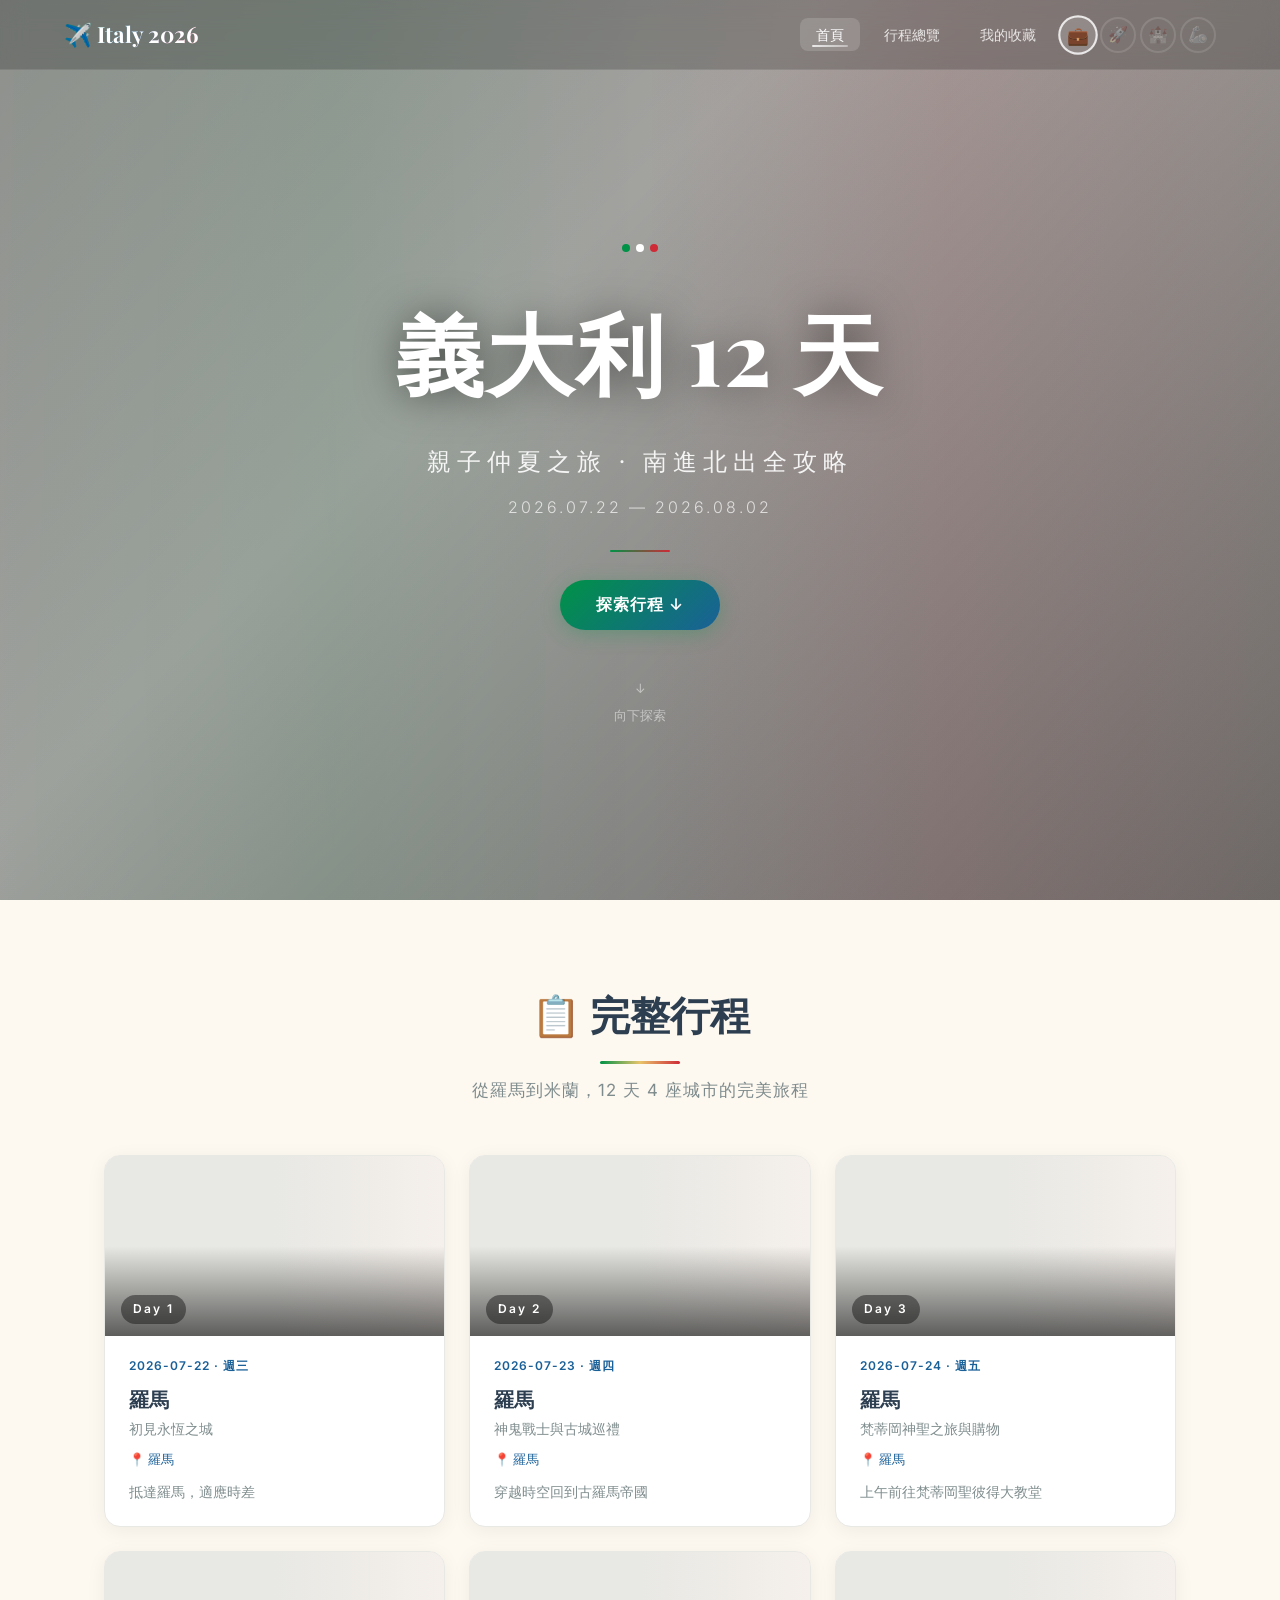
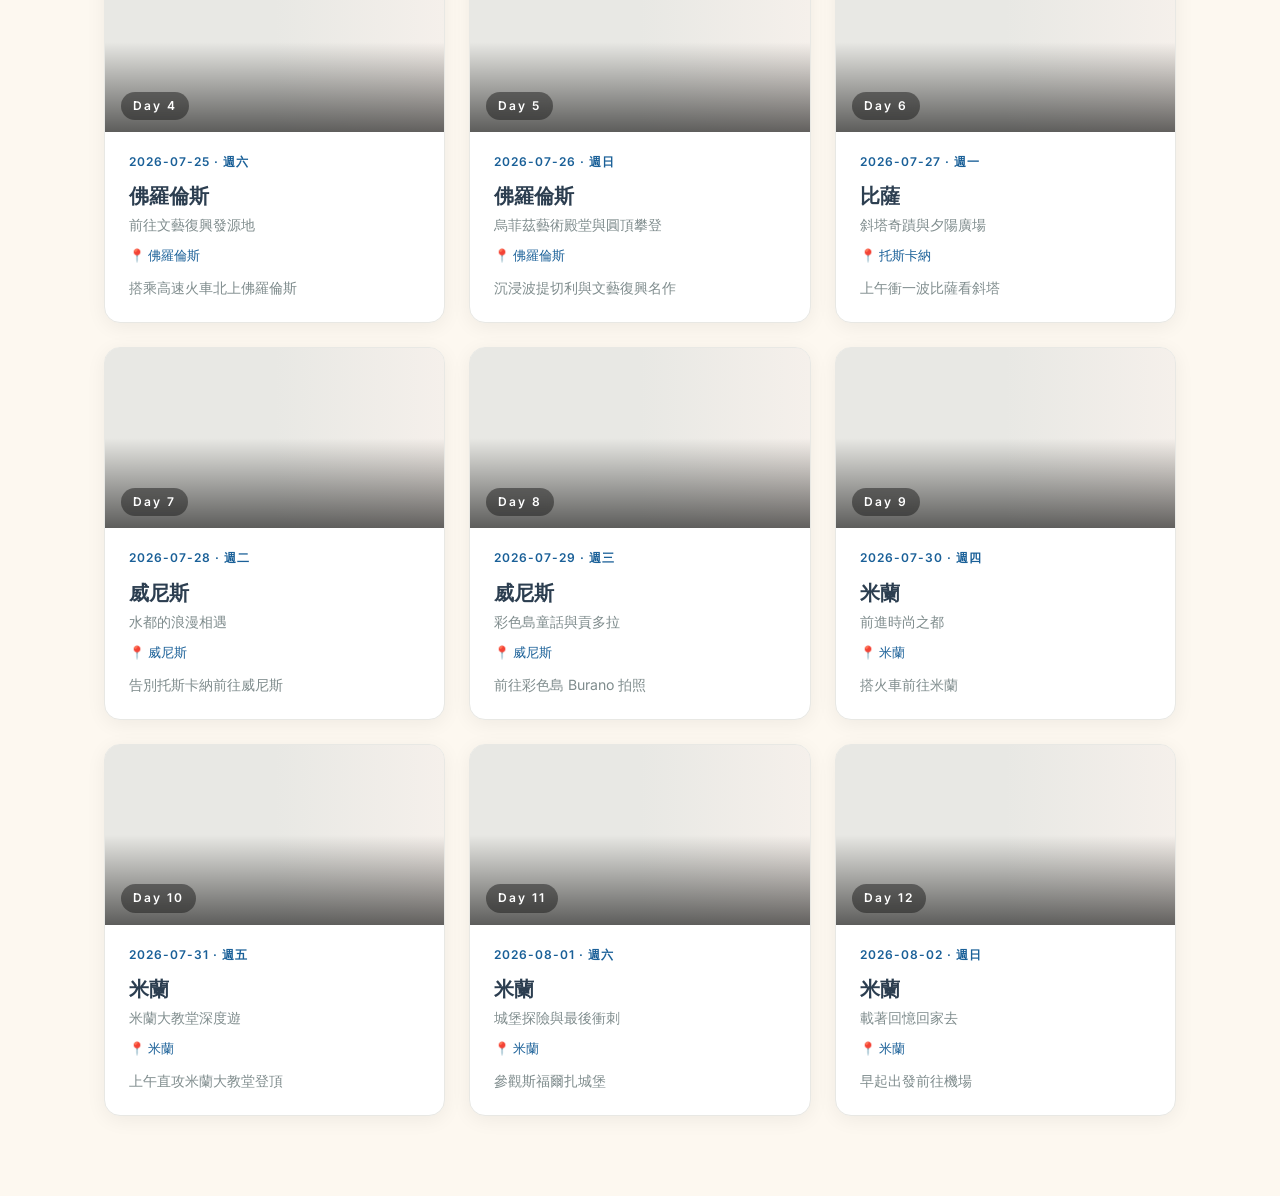
==== commit f76b8217: "feat: 餐廳價格欄位 + 🦐紅蝦圖示 + 網站4主題切換" ====
--- a/tools/行程網站/index.html
+++ b/tools/行程網站/index.html
@@ -1,5 +1,5 @@
 <!DOCTYPE html>
-<html lang="zh-TW" data-theme="light">
+<html lang="zh-TW" data-theme="office">
 <head>
 <meta charset="UTF-8">
 <meta name="viewport" content="width=device-width, initial-scale=1.0">
--- a/tools/行程網站/css/style.css
+++ b/tools/行程網站/css/style.css
@@ -1,4 +1,4 @@
-:root {
+:root, [data-theme="office"] {
   --flag-green: #009246;
   --flag-red: #CE2B37;
   --med-blue: #1A6098;
@@ -6,7 +6,6 @@
   --tuscan-sun: #E9C46A;
   --cream-bg: #FDF8F0;
   --warm-gray: #F5F0EB;
-
   --primary: #2c3e50;
   --accent: var(--med-blue);
   --accent-light: #e3edf7;
@@ -21,19 +20,94 @@
   --radius-sm: 10px;
   --nav-height: 70px;
   --transition: 0.3s cubic-bezier(0.4, 0, 0.2, 1);
-}
-
-[data-theme="dark"] {
-  --primary: #ecf0f1;
-  --accent: #6db8e8;
-  --accent-light: #1a2a3a;
-  --bg: #121212;
-  --bg-card: #1e1e2e;
-  --text: #ecf0f1;
-  --text-light: #b0b0c0;
-  --border: #3a3a5a;
-  --shadow: 0 4px 20px rgba(0,0,0,0.3);
-  --shadow-hover: 0 8px 35px rgba(0,0,0,0.5);
+  --tip-bg: #fff9db;
+  --tip-color: #7f6000;
+  --tip-border: #f1c40f;
+  --tips-bg: #fef9e7;
+}
+
+[data-theme="space"] {
+  --flag-green: #00e676;
+  --flag-red: #ff5252;
+  --med-blue: #7C4DFF;
+  --tuscan-earth: #3a3a5a;
+  --tuscan-sun: #b388ff;
+  --cream-bg: #0A0E1A;
+  --warm-gray: #111827;
+  --primary: #E0E6F0;
+  --accent: #7C4DFF;
+  --accent-light: #1E1A3A;
+  --bg: #0A0E1A;
+  --bg-card: #141B2D;
+  --text: #E0E6F0;
+  --text-light: #8890A8;
+  --border: #2A2F4A;
+  --shadow: 0 4px 20px rgba(0,0,0,0.5);
+  --shadow-hover: 0 8px 35px rgba(0,0,0,0.7);
+  --radius: 16px;
+  --radius-sm: 10px;
+  --nav-height: 70px;
+  --transition: 0.3s cubic-bezier(0.4, 0, 0.2, 1);
+  --tip-bg: #3a3520;
+  --tip-color: #f0d060;
+  --tip-border: #f0d060;
+  --tips-bg: #2a2820;
+}
+
+[data-theme="castle"] {
+  --flag-green: #5a7a4a;
+  --flag-red: #8b3a3a;
+  --med-blue: #6a4e3a;
+  --tuscan-earth: #C4956A;
+  --tuscan-sun: #D4A373;
+  --cream-bg: #E8DCC8;
+  --warm-gray: #DDD0BC;
+  --primary: #3D2B1F;
+  --accent: #8B4513;
+  --accent-light: #EDE0D4;
+  --bg: #E8DCC8;
+  --bg-card: #F5EDE0;
+  --text: #3D2B1F;
+  --text-light: #7A6A5A;
+  --border: #D4C4B0;
+  --shadow: 0 4px 20px rgba(0,0,0,0.08);
+  --shadow-hover: 0 8px 35px rgba(0,0,0,0.15);
+  --radius: 16px;
+  --radius-sm: 10px;
+  --nav-height: 70px;
+  --transition: 0.3s cubic-bezier(0.4, 0, 0.2, 1);
+  --tip-bg: #fff9db;
+  --tip-color: #7f6000;
+  --tip-border: #f1c40f;
+  --tips-bg: #fef9e7;
+}
+
+[data-theme="cyberpunk"] {
+  --flag-green: #00ff88;
+  --flag-red: #ff0044;
+  --med-blue: #7C4DFF;
+  --tuscan-earth: #3a1a5a;
+  --tuscan-sun: #ffd700;
+  --cream-bg: #0D0221;
+  --warm-gray: #1A052E;
+  --primary: #F0F0FF;
+  --accent: #FF2D95;
+  --accent-light: #2D1B4E;
+  --bg: #0D0221;
+  --bg-card: #1A0A2E;
+  --text: #F0F0FF;
+  --text-light: #C0A0D0;
+  --border: #FF2D9544;
+  --shadow: 0 4px 20px rgba(0,0,0,0.6);
+  --shadow-hover: 0 8px 35px rgba(0,0,0,0.8);
+  --radius: 16px;
+  --radius-sm: 10px;
+  --nav-height: 70px;
+  --transition: 0.3s cubic-bezier(0.4, 0, 0.2, 1);
+  --tip-bg: #3a2040;
+  --tip-color: #ff88cc;
+  --tip-border: #ff44aa;
+  --tips-bg: #2a1830;
 }
 
 * {
@@ -134,24 +208,40 @@
   background: var(--accent-light);
 }
 
-.theme-toggle {
+.theme-buttons {
+  display: flex;
+  gap: 4px;
+  align-items: center;
+}
+
+.theme-btn {
   background: none;
-  border: 2px solid var(--border);
+  border: 2px solid transparent;
   border-radius: 50%;
-  width: 38px;
-  height: 38px;
+  width: 36px;
+  height: 36px;
   cursor: pointer;
-  font-size: 1.1rem;
+  font-size: 1rem;
   display: flex;
   align-items: center;
   justify-content: center;
-  color: var(--text);
   transition: all var(--transition);
-}
-
-.theme-toggle:hover {
+  opacity: 0.4;
+  filter: grayscale(0.6);
+}
+
+.theme-btn:hover {
+  opacity: 0.8;
+  filter: grayscale(0);
+  transform: scale(1.15);
+}
+
+.theme-btn.active {
+  opacity: 1;
+  filter: grayscale(0);
   border-color: var(--accent);
   background: var(--accent-light);
+  transform: scale(1.1);
 }
 
 .menu-toggle {
@@ -229,14 +319,18 @@
   background: linear-gradient(90deg, rgba(255,255,255,0.8), rgba(255,255,255,0.4));
 }
 
-.nav:not(.scrolled) .theme-toggle {
-  color: rgba(255,255,255,0.8);
+.nav:not(.scrolled) .theme-btn {
   border-color: rgba(255,255,255,0.3);
 }
 
-.nav:not(.scrolled) .theme-toggle:hover {
+.nav:not(.scrolled) .theme-btn:hover {
   border-color: rgba(255,255,255,0.6);
   background: rgba(255,255,255,0.1);
+}
+
+.nav:not(.scrolled) .theme-btn.active {
+  border-color: rgba(255,255,255,0.8);
+  background: rgba(255,255,255,0.15);
 }
 
 /* Hero Section */
@@ -878,18 +972,18 @@
 }
 
 .attraction-item .tip {
-  background: #fff9db;
-  border-left: 3px solid #f1c40f;
+  background: var(--tip-bg);
+  border-left: 3px solid var(--tip-border);
   padding: 10px 14px;
   border-radius: 0 var(--radius-sm) var(--radius-sm) 0;
   font-size: 0.85rem;
-  color: #7f6000;
-}
-
-[data-theme="dark"] .attraction-item .tip {
-  background: #3a3520;
-  color: #f0d060;
-  border-left-color: #f0d060;
+  color: var(--tip-color);
+}
+
+.attraction-item .tip {
+  background: var(--tip-bg);
+  color: var(--tip-color);
+  border-left-color: var(--tip-border);
 }
 
 /* Food List */
@@ -977,14 +1071,10 @@
   align-items: flex-start;
   gap: 10px;
   padding: 10px 14px;
-  background: #fef9e7;
+  background: var(--tips-bg);
   border-radius: var(--radius-sm);
   font-size: 0.9rem;
   list-style: none;
-}
-
-[data-theme="dark"] .tips-list li {
-  background: #2a2820;
 }
 
 .tips-list li::before {
